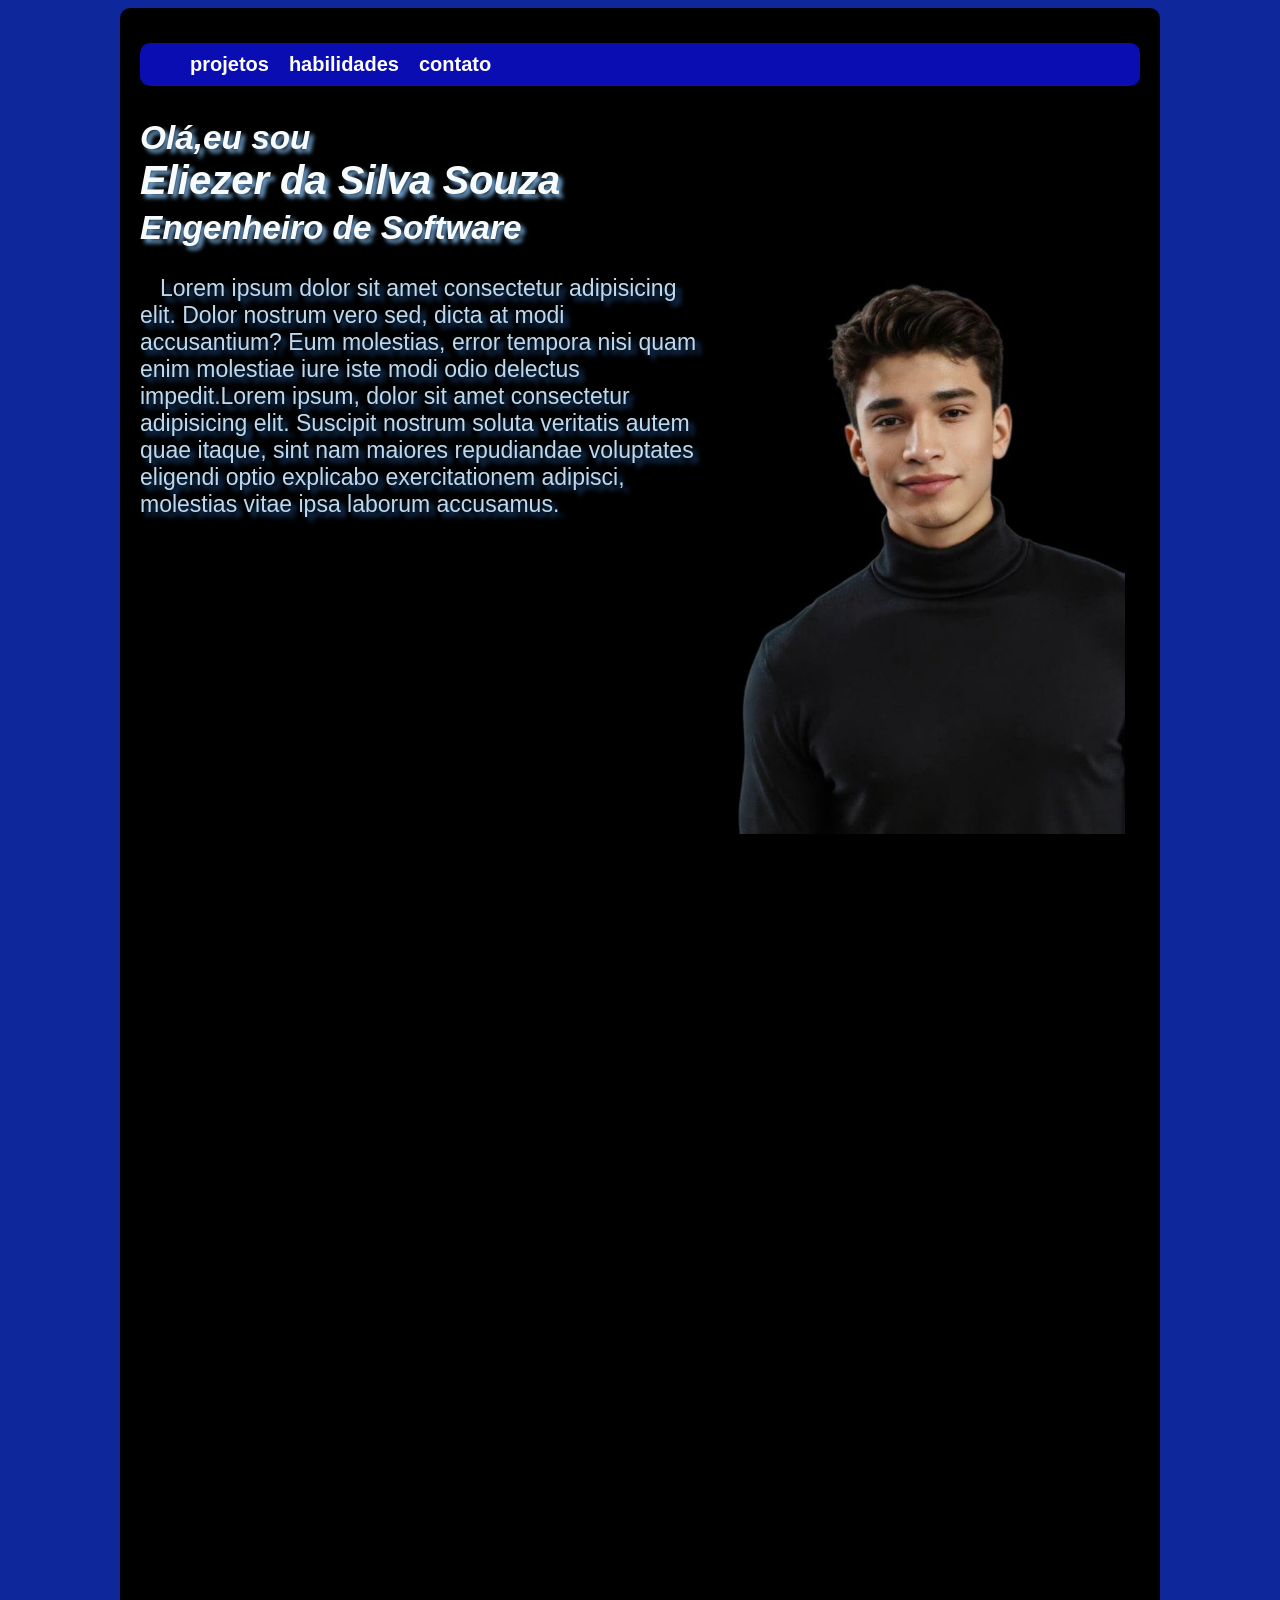
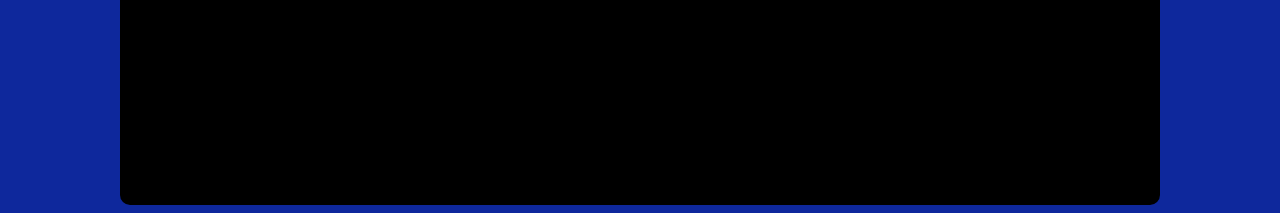
==== index.html @ 7263b3a8 "Add files via upload" ====
<!DOCTYPE html>
<html lang="pt=br">
<head>
    <meta charset="UTF-8">
    <meta name="viewport" content="width=device-width, initial-scale=1.0">
    <link rel="stylesheet" href="meu style.css">
    <title>Meu portifólio</title>
</head>
<body>
    <main>
    <div id="menu">
      <ul>
          <li><a href="pag003.html">projetos</a></li>

          <li><a href="pag002.html"    >habilidades</a></li>

         <li><a href="pag004.html">contato</a></li>
      </ul>
    </div>

    <h1 id="titulo"><small>Olá,eu sou </small><br>
    Eliezer da Silva Souza <br>
     <small>Engenheiro de Software</small></h1>
       
    <picture>
       <source media="(max-width:600px )" srcset="imagens/Imagem do WhatsApp media.jpg">
       <img src="imagens/Imagem do WhatsApp de 2025-12-04 à(s) 07.24.00_14a0da74.jpg" alt="imagem do WhatsApp.jpg">
     </picture>
    
     <p id="pag01">Lorem ipsum dolor sit amet consectetur adipisicing elit. Dolor nostrum vero sed, dicta at modi accusantium? Eum molestias, error tempora nisi quam enim molestiae iure iste modi odio delectus impedit.Lorem ipsum, dolor sit amet consectetur adipisicing elit. Suscipit nostrum soluta veritatis autem quae itaque, sint nam maiores repudiandae voluptates eligendi optio explicabo exercitationem adipisci, molestias vitae ipsa laborum accusamus.</p>

    </main>
</body>
</html>
---- meu style.css ----
@charset "UTF-8";

 

       
   body{ background-color:  rgb(14, 40, 156);}

   main{
      background-color:  black ;  
      font: normal 15px Arial, Verdana, Serif;
      padding:15px 20px 100% 20px;
      border-radius: 10px;

      min-width: 320px;
      max-width: 1000px;
      margin: auto;
   }

    div#menu ul {
        list-style: none;
        display:flex;
         
    }
    
   
    div#menu ul li a {
        display: flex;
        padding: 10px 10px 10px;
        color: white;
        text-decoration: none;
        transition: 0.3s;
        
    }

       div#menu ul li a:hover {
        background-color: rgb(79, 146, 201);
        border-radius: 10px;
        text-shadow: 4px 4px 2px rgba(0, 0, 0, 0.548);
    }

    div#menu {
        border-bottom-left-radius: 10px;
        border-bottom-right-radius: 10px;
        border-top-left-radius: 10px;
        border-top-right-radius: 10px;
        background-color: rgb(10, 13, 177);
        font-size: 20px;
        font-weight: bold;
        
    }


   h1#titulo{ 
        text-align:justify;
        font-size: 40px;
        font-family: Arial, Helvetica, sans-serif;
        text-shadow: 4px 4px 4px rgb(113, 163, 209);
        
   }

    h1{ text-align: justify;
        color: #f7fbfc;
        font-size: 50px;
        font-style:  oblique;
        text-shadow: 5px 5px 5px rgba(0, 0, 0, 0.678);
    }
    h2{
        color: white;
        background-image: linear-gradient(to right,black,rgba(65, 105, 214, 0.74)); text-align: left;
        border-radius: 10px;
        box-shadow: 5px 5px 5px rgb(23, 39, 128);
        font-size: 27px ;
    }

    img{
       width: 40%;
       padding: 0px 15px;
       float:right;
    }

    a{
        color: rgb(150, 174, 253);
        text-align: left;
        font-size: 20px;
        text-decoration: none;
        
    }

    p#pag01{
        background-color: black;
        font-size: 23px;
        text-align: justify;
        color: #bfd9eb;
        text-indent: 20px;
        text-align: left;
        padding: 25px px 25px 10px;
        text-shadow: 5px 5px 5px rgba(53, 130, 230, 0.575);

    }

     p{ background-color: black;
        font-size: 23px;
        text-align: justify;
        color: #f7fbfc;
    
    }
    
    ul#habilidades{
        color: white;
        font-size: 25px;
    }
    div#certificados{
        background-color: rgb(31, 31, 165);
        font-size: 20px;
        border-radius: 10px;
        width: 200px;
        text-indent: 40px;
    }
    div#certificados>a{
        display: none;
        background-color: rgb(71, 132, 245);
        color: black;
        border-radius: 5px;
    }
    div#certificados:hover>a{
        display: flex;
    }
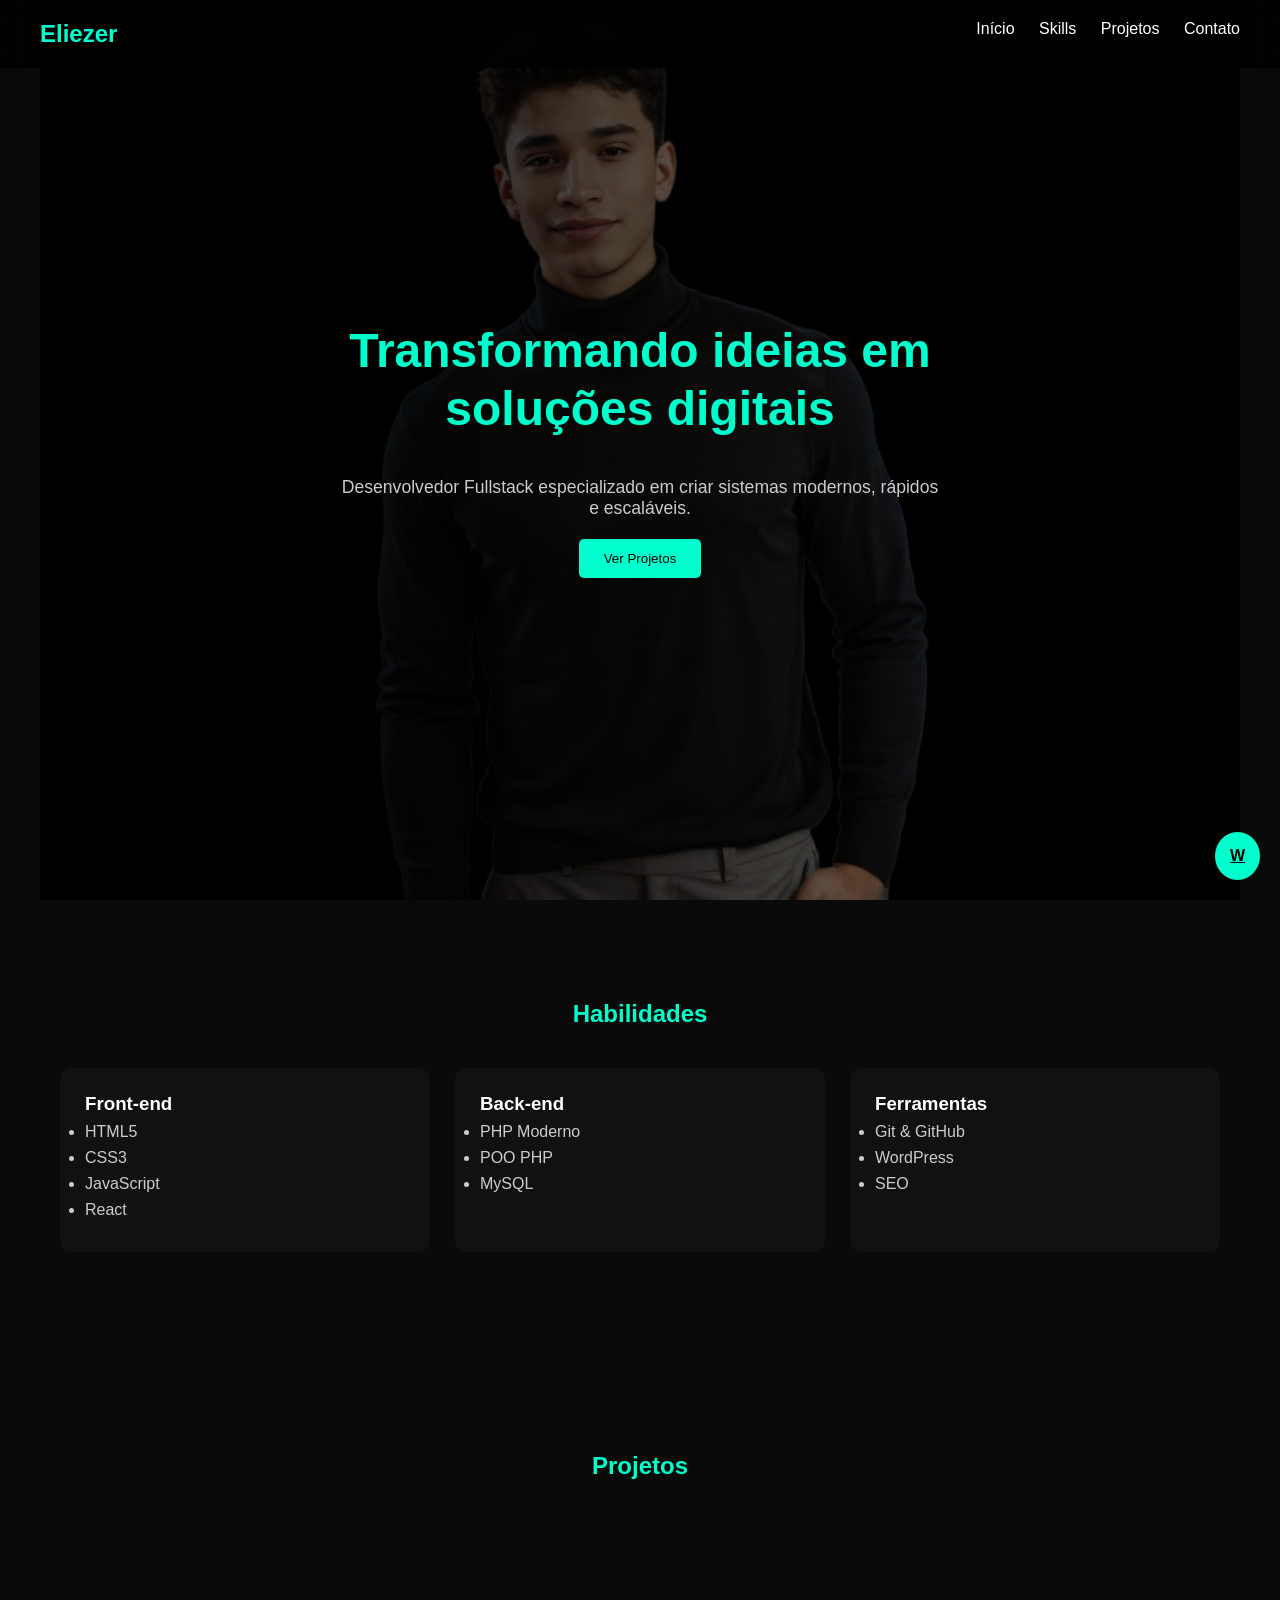
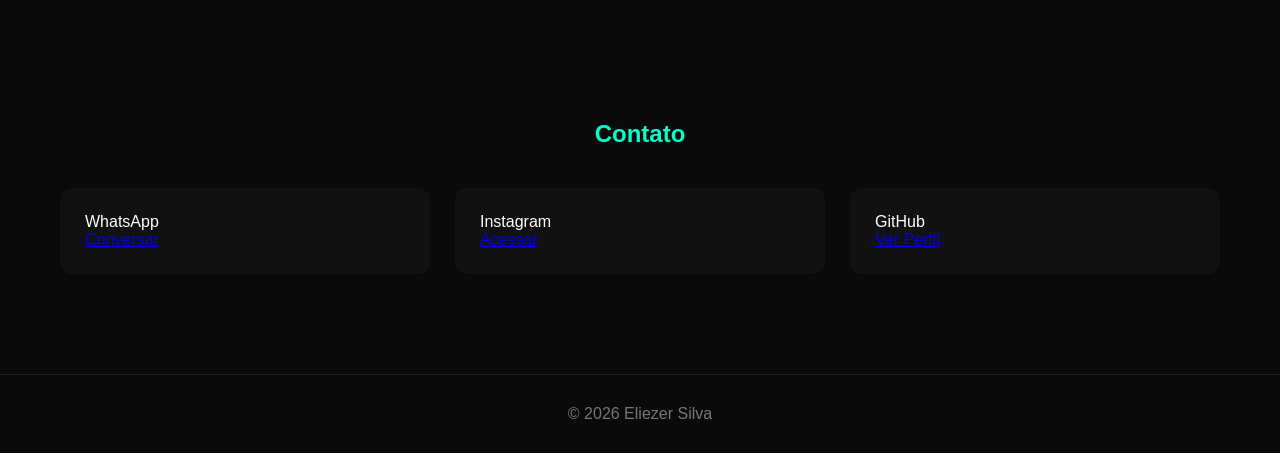
==== commit feb5f021: "site original" ====
--- a/index.html
+++ b/index.html
@@ -1,34 +1,252 @@
 <!DOCTYPE html>
-<html lang="pt=br">
+<html lang="pt-BR">
 <head>
-    <meta charset="UTF-8">
-    <meta name="viewport" content="width=device-width, initial-scale=1.0">
-    <link rel="stylesheet" href="meu style.css">
-    <title>Meu portifólio</title>
+<meta charset="UTF-8">
+<meta name="viewport" content="width=device-width, initial-scale=1.0">
+<title>Eliezer Silva | Fullstack Developer</title>
+
+<style>
+*{margin:0;padding:0;box-sizing:border-box;font-family:Arial}
+body{background:#0a0a0a;color:#fff;scroll-behavior:smooth}
+
+/* NAV */
+nav{
+ position:fixed;top:0;width:100%;
+ display:flex;justify-content:space-between;
+ padding:20px 40px;background:rgba(0,0,0,0.8);
+ backdrop-filter:blur(10px);z-index:1000
+}
+nav h1{color:#00ffcc}
+nav a{margin-left:20px;color:#fff;text-decoration:none}
+nav a:hover{color:#00ffcc}
+
+/* HERO */
+.hero{
+ height:100vh;display:flex;flex-direction:column;
+ justify-content:center;align-items:center;
+ text-align:center;padding:20px
+}
+.hero h2{font-size:3rem}
+.hero span{color:#00ffcc}
+.hero p{margin-top:15px;color:#aaa}
+
+/* FOTO PERFIL AVANÇADA */
+.profile-wrapper{
+ position:relative;
+ width:170px;
+ height:170px;
+ margin-bottom:20px;
+}
+
+.profile-wrapper::before{
+ content:"";
+ position:absolute;
+ inset:-5px;
+ border-radius:50%;
+ background:linear-gradient(45deg,#00ffcc,transparent,#00ffcc);
+ animation:rotate 4s linear infinite;
+ z-index:0;
+}
+
+.profile-wrapper img{
+ width:100%;
+ height:100%;
+ border-radius:50%;
+ object-fit:cover;
+ object-position:50% 30%; /* ajusta o rosto */
+ position:relative;
+ z-index:1;
+ border:3px solid #0a0a0a;
+ box-shadow:0 0 20px #00ffcc;
+ transition:0.4s;
+}
+
+.profile-wrapper img:hover{
+ transform:scale(1.08);
+ box-shadow:0 0 35px #00ffcc;
+}
+
+@keyframes rotate{
+ from{transform:rotate(0deg)}
+ to{transform:rotate(360deg)}
+}
+
+.btn{
+ margin-top:20px;padding:12px 25px;
+ background:#00ffcc;color:#000;border:none;
+ cursor:pointer;border-radius:5px
+}
+
+section{padding:100px 20px;max-width:1200px;margin:auto}
+h2{text-align:center;margin-bottom:40px;color:#00ffcc}
+
+.grid{
+ display:grid;
+ grid-template-columns:repeat(auto-fit,minmax(250px,1fr));
+ gap:25px
+}
+
+.card{
+ background:#111;padding:25px;border-radius:12px;
+ transition:.4s;opacity:0;transform:translateY(40px)
+}
+.card.show{opacity:1;transform:translateY(0)}
+.card:hover{transform:translateY(-10px);box-shadow:0 0 25px #00ffcc}
+
+.skills li{margin:8px 0;color:#ccc}
+
+/* FOOTER */
+footer{text-align:center;padding:30px;border-top:1px solid #222;color:#777}
+
+/* WHATS */
+.whatsapp{
+ position:fixed;bottom:20px;right:20px;
+ background:#00ffcc;color:#000;
+ padding:15px;border-radius:50%;font-weight:bold
+}
+
+
+@keyframes float{
+  0%{transform:translateY(0px)}
+  50%{transform:translateY(-15px)}
+  100%{transform:translateY(0px)}
+}
+
+</style>
 </head>
 <body>
-    <main>
-    <div id="menu">
-      <ul>
-          <li><a href="pag003.html">projetos</a></li>
-
-          <li><a href="pag002.html"    >habilidades</a></li>
-
-         <li><a href="pag004.html">contato</a></li>
+
+<nav>
+  <h1>Eliezer</h1>
+  <div>
+    <a href="#home">Início</a>
+    <a href="#skills">Skills</a>
+    <a href="#projects">Projetos</a>
+    <a href="#contact">Contato</a>
+  </div>
+</nav>
+
+<section class="hero" id="home" style="position:relative;min-height:100vh;display:flex;align-items:center;padding:40px;overflow:hidden;">
+
+  <!-- FUNDO COMPLETO SEM CORTE -->
+  <div style="position:absolute;inset:0;background:url('WhatsApp Image 2026-04-08 at 09.43.56.jpeg') no-repeat center center/contain;background-color:#000;z-index:0;background-attachment:fixed;"></div>
+
+  <!-- OVERLAY PARA CONTRASTE -->
+  <div style="position:absolute;inset:0;background:linear-gradient(90deg, rgba(0,0,0,0.8) 30%, rgba(0,0,0,0.2) 100%);z-index:0;"></div>
+
+  <!-- CONTEÚDO -->
+  <div style="position:relative;z-index:1;max-width:600px;">
+    <h2 style="font-size:3rem;line-height:1.2;">
+      Transformando ideias em <span>soluções digitais</span>
+    </h2>
+
+    <p style="margin-top:20px;color:#ccc;font-size:1.1rem;">
+      Desenvolvedor Fullstack especializado em criar sistemas modernos, rápidos e escaláveis.
+    </p>
+
+    <button class="btn" onclick="scrollToSection('projects')">Ver Projetos</button>
+  </div>
+
+  <!-- PARTICULAS -->
+  <canvas id="particles" style="position:absolute;inset:0;z-index:0;"></canvas>
+
+</section>
+
+<section id="skills">
+  <h2>Habilidades</h2>
+  <div class="grid">
+    <div class="card">
+      <h3>Front-end</h3>
+      <ul class="skills">
+        <li>HTML5</li>
+        <li>CSS3</li>
+        <li>JavaScript</li>
+        <li>React</li>
       </ul>
     </div>
 
-    <h1 id="titulo"><small>Olá,eu sou </small><br>
-    Eliezer da Silva Souza <br>
-     <small>Engenheiro de Software</small></h1>
-       
-    <picture>
-       <source media="(max-width:600px )" srcset="imagens/Imagem do WhatsApp media.jpg">
-       <img src="imagens/Imagem do WhatsApp de 2025-12-04 à(s) 07.24.00_14a0da74.jpg" alt="imagem do WhatsApp.jpg">
-     </picture>
-    
-     <p id="pag01">Lorem ipsum dolor sit amet consectetur adipisicing elit. Dolor nostrum vero sed, dicta at modi accusantium? Eum molestias, error tempora nisi quam enim molestiae iure iste modi odio delectus impedit.Lorem ipsum, dolor sit amet consectetur adipisicing elit. Suscipit nostrum soluta veritatis autem quae itaque, sint nam maiores repudiandae voluptates eligendi optio explicabo exercitationem adipisci, molestias vitae ipsa laborum accusamus.</p>
-
-    </main>
+    <div class="card">
+      <h3>Back-end</h3>
+      <ul class="skills">
+        <li>PHP Moderno</li>
+        <li>POO PHP</li>
+        <li>MySQL</li>
+      </ul>
+    </div>
+
+    <div class="card">
+      <h3>Ferramentas</h3>
+      <ul class="skills">
+        <li>Git & GitHub</li>
+        <li>WordPress</li>
+        <li>SEO</li>
+      </ul>
+    </div>
+  </div>
+</section>
+
+<section id="projects">
+  <h2>Projetos</h2>
+  <div class="grid" id="repos"></div>
+</section>
+
+<section id="contact">
+  <h2>Contato</h2>
+  <div class="grid">
+    <div class="card show">
+      <p>WhatsApp</p>
+      <a href="https://wa.me/5551997477650" target="_blank">Conversar</a>
+    </div>
+
+    <div class="card show">
+      <p>Instagram</p>
+      <a href="https://instagram.com/eliezer_silva5" target="_blank">Acessar</a>
+    </div>
+
+    <div class="card show">
+      <p>GitHub</p>
+      <a href="https://github.com/Eliezer151020" target="_blank">Ver Perfil</a>
+    </div>
+  </div>
+</section>
+
+<a class="whatsapp" href="https://wa.me/5551997477650" target="_blank">W</a>
+
+<footer>
+  <p>© 2026 Eliezer Silva</p>
+</footer>
+
+<script>
+
+function scrollToSection(id){
+ document.getElementById(id).scrollIntoView({behavior:'smooth'})
+}
+
+const cards = document.querySelectorAll('.card');
+window.addEventListener('scroll', () => {
+ cards.forEach(card => {
+   const top = card.getBoundingClientRect().top;
+   if(top < window.innerHeight - 50){
+     card.classList.add('show');
+   }
+ });
+});
+
+fetch('https://api.github.com/users/Eliezer151020/repos')
+.then(res => res.json())
+.then(data => {
+ const repos = document.getElementById('repos');
+ data.slice(0,6).forEach(repo => {
+   repos.innerHTML += `
+   <div class="card show">
+     <h3>${repo.name}</h3>
+     <p>${repo.description || 'Projeto profissional'}</p>
+     <a href="${repo.html_url}" target="_blank" style="color:#00ffcc">Ver projeto</a>
+   </div>`;
+ });
+});
+
+</script>
+
 </body>
-</html>+</html>
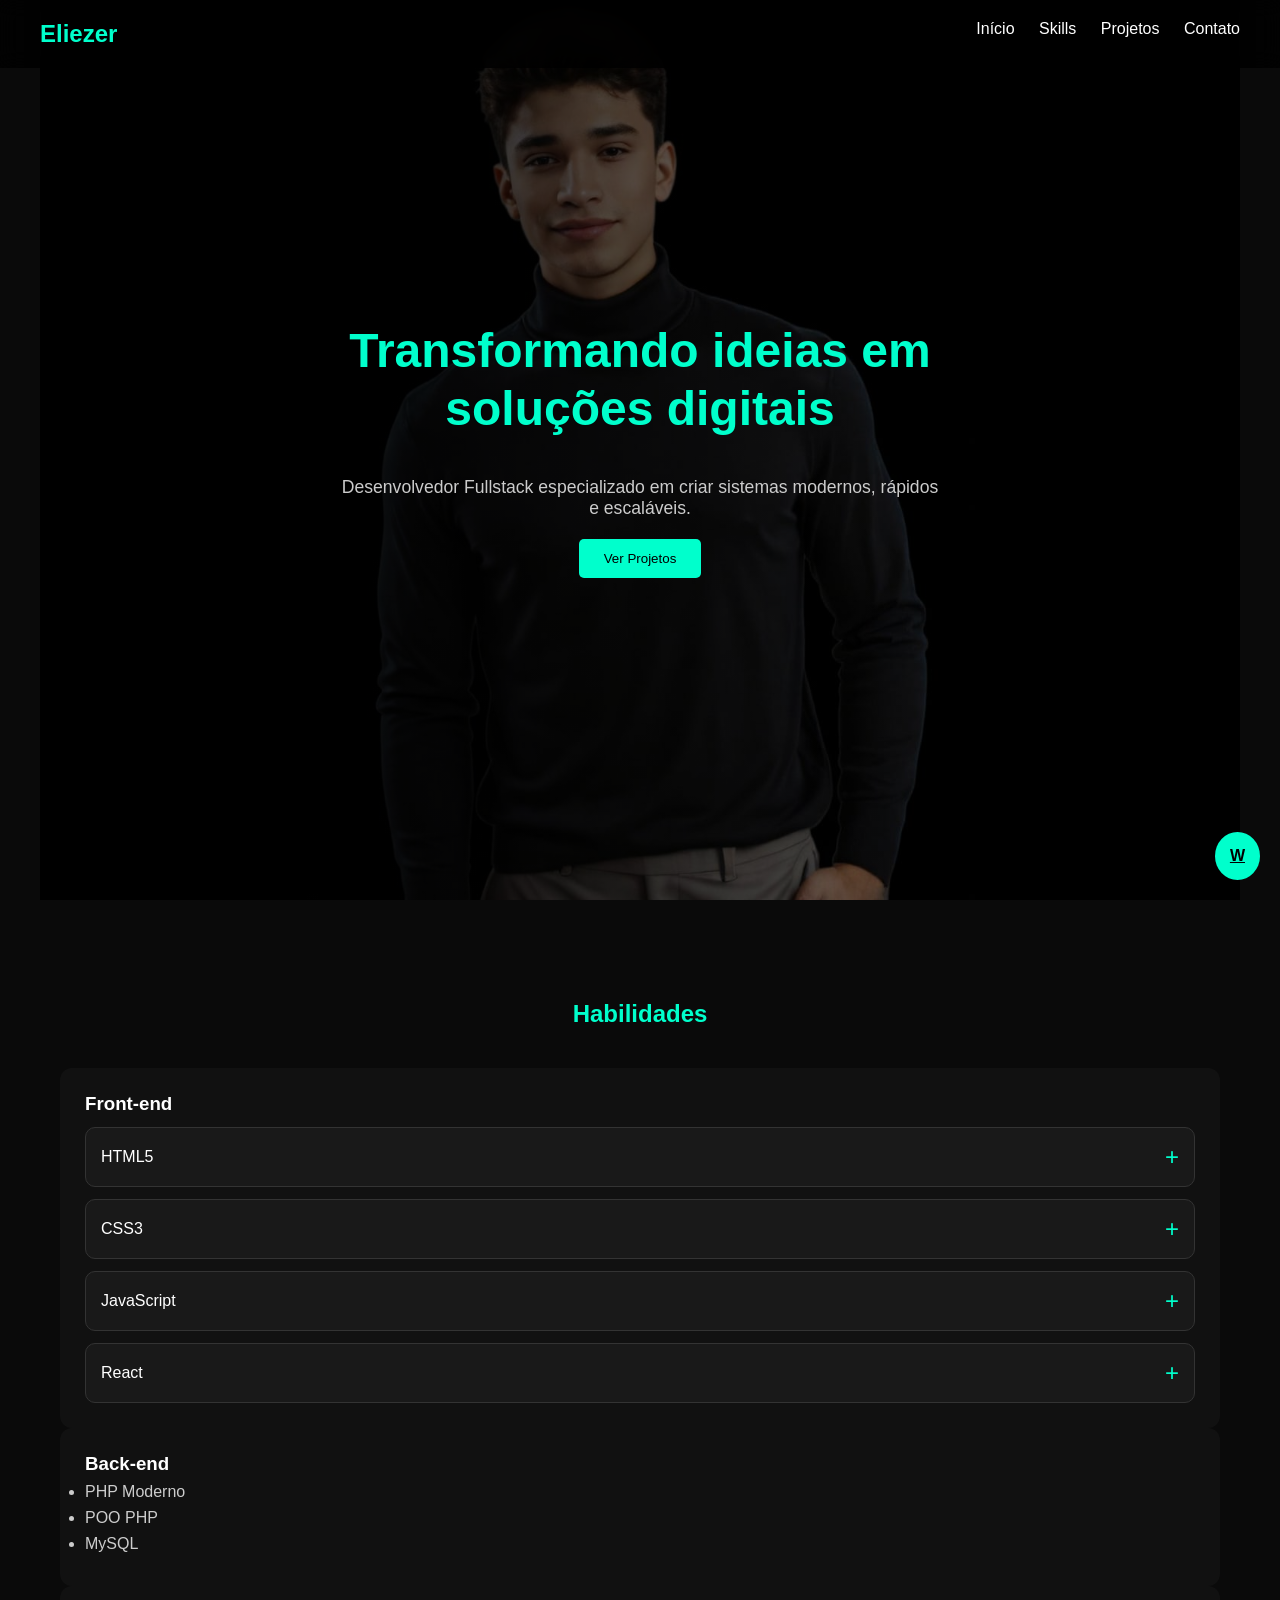
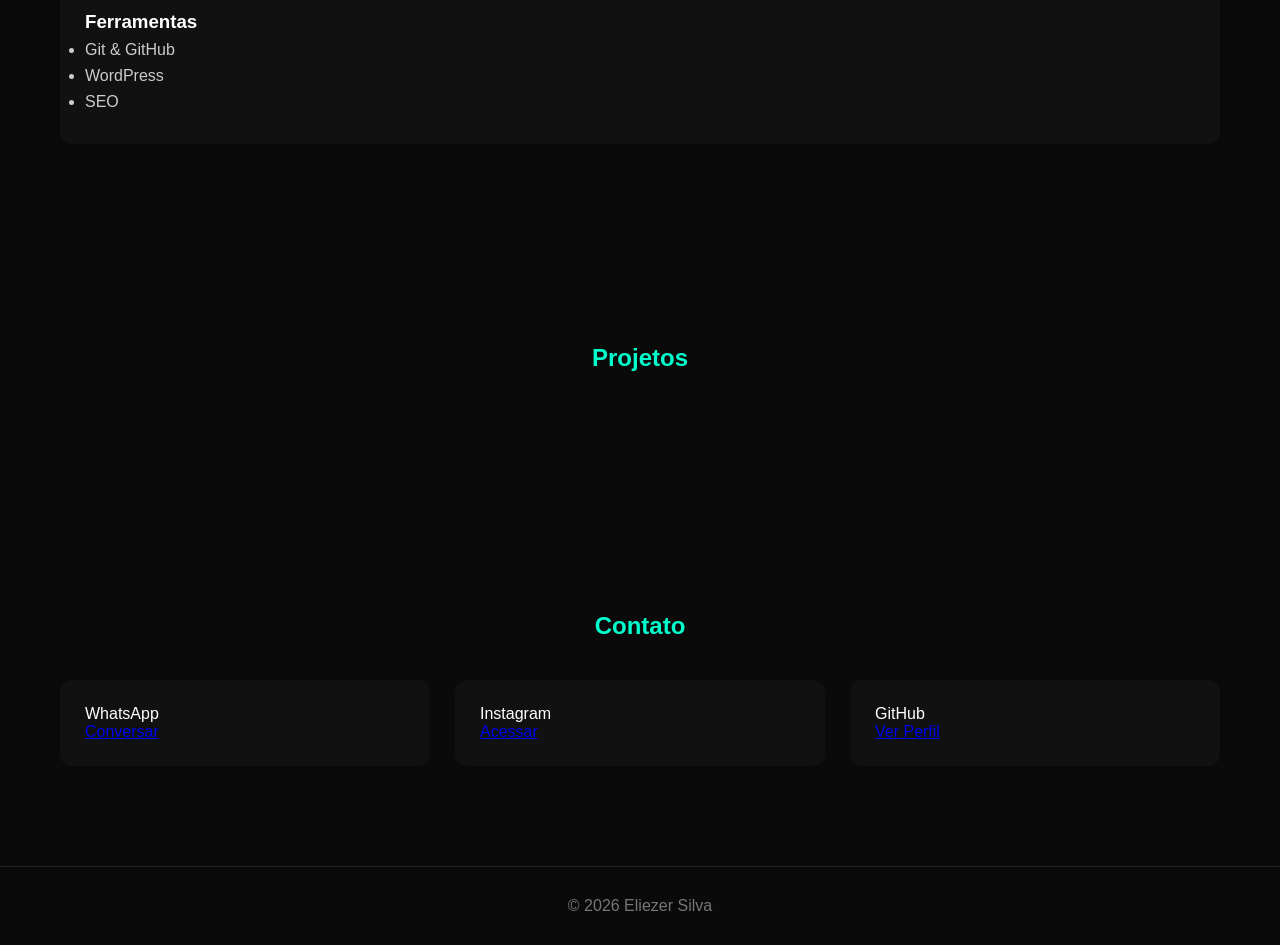
==== commit 0a72b4d1: "alteraçoes" ====
--- a/index.html
+++ b/index.html
@@ -4,115 +4,8 @@
 <meta charset="UTF-8">
 <meta name="viewport" content="width=device-width, initial-scale=1.0">
 <title>Eliezer Silva | Fullstack Developer</title>
-
-<style>
-*{margin:0;padding:0;box-sizing:border-box;font-family:Arial}
-body{background:#0a0a0a;color:#fff;scroll-behavior:smooth}
-
-/* NAV */
-nav{
- position:fixed;top:0;width:100%;
- display:flex;justify-content:space-between;
- padding:20px 40px;background:rgba(0,0,0,0.8);
- backdrop-filter:blur(10px);z-index:1000
-}
-nav h1{color:#00ffcc}
-nav a{margin-left:20px;color:#fff;text-decoration:none}
-nav a:hover{color:#00ffcc}
-
-/* HERO */
-.hero{
- height:100vh;display:flex;flex-direction:column;
- justify-content:center;align-items:center;
- text-align:center;padding:20px
-}
-.hero h2{font-size:3rem}
-.hero span{color:#00ffcc}
-.hero p{margin-top:15px;color:#aaa}
-
-/* FOTO PERFIL AVANÇADA */
-.profile-wrapper{
- position:relative;
- width:170px;
- height:170px;
- margin-bottom:20px;
-}
-
-.profile-wrapper::before{
- content:"";
- position:absolute;
- inset:-5px;
- border-radius:50%;
- background:linear-gradient(45deg,#00ffcc,transparent,#00ffcc);
- animation:rotate 4s linear infinite;
- z-index:0;
-}
-
-.profile-wrapper img{
- width:100%;
- height:100%;
- border-radius:50%;
- object-fit:cover;
- object-position:50% 30%; /* ajusta o rosto */
- position:relative;
- z-index:1;
- border:3px solid #0a0a0a;
- box-shadow:0 0 20px #00ffcc;
- transition:0.4s;
-}
-
-.profile-wrapper img:hover{
- transform:scale(1.08);
- box-shadow:0 0 35px #00ffcc;
-}
-
-@keyframes rotate{
- from{transform:rotate(0deg)}
- to{transform:rotate(360deg)}
-}
-
-.btn{
- margin-top:20px;padding:12px 25px;
- background:#00ffcc;color:#000;border:none;
- cursor:pointer;border-radius:5px
-}
-
-section{padding:100px 20px;max-width:1200px;margin:auto}
-h2{text-align:center;margin-bottom:40px;color:#00ffcc}
-
-.grid{
- display:grid;
- grid-template-columns:repeat(auto-fit,minmax(250px,1fr));
- gap:25px
-}
-
-.card{
- background:#111;padding:25px;border-radius:12px;
- transition:.4s;opacity:0;transform:translateY(40px)
-}
-.card.show{opacity:1;transform:translateY(0)}
-.card:hover{transform:translateY(-10px);box-shadow:0 0 25px #00ffcc}
-
-.skills li{margin:8px 0;color:#ccc}
-
-/* FOOTER */
-footer{text-align:center;padding:30px;border-top:1px solid #222;color:#777}
-
-/* WHATS */
-.whatsapp{
- position:fixed;bottom:20px;right:20px;
- background:#00ffcc;color:#000;
- padding:15px;border-radius:50%;font-weight:bold
-}
-
-
-@keyframes float{
-  0%{transform:translateY(0px)}
-  50%{transform:translateY(-15px)}
-  100%{transform:translateY(0px)}
-}
-
-</style>
+<link rel="stylesheet" href="meu style.css">
+<script src="script.js" defer></script>
 </head>
 <body>
 
@@ -155,14 +48,98 @@
 <section id="skills">
   <h2>Habilidades</h2>
   <div class="grid">
-    <div class="card">
-      <h3>Front-end</h3>
-      <ul class="skills">
-        <li>HTML5</li>
-        <li>CSS3</li>
-        <li>JavaScript</li>
-        <li>React</li>
-      </ul>
+      
+<div class="card">
+  <h3>Front-end</h3>
+
+  <div class="skill-item">
+    <button class="skill-toggle" type="button">
+      HTML5 <span>+</span>
+    </button>
+
+    <div class="skill-content">
+      <h4>Curso de HTML5</h4>
+      <p><strong>Instituição:</strong> Nome da instituição</p>
+
+      <p>
+        <strong>O que aprendi:</strong>
+        Estruturação de páginas, HTML semântico,
+        formulários, tabelas, links e imagens.
+      </p>
+
+      <a href="certificados/html5.pdf"
+         target="_blank" rel="noopener noreferrer">
+        Visualizar certificado
+      </a>
+    </div>
+  </div>
+
+  <div class="skill-item">
+    <button class="skill-toggle" type="button">
+      CSS3 <span>+</span>
+    </button>
+
+    <div class="skill-content">
+      <h4>Curso de CSS3</h4>
+      <p><strong>Instituição:</strong> Nome da instituição</p>
+
+      <p>
+        <strong>O que aprendi:</strong>
+        Flexbox, CSS Grid, responsividade,
+        animações, cores e layouts modernos.
+      </p>
+
+      <a href="certificados/css3.pdf"
+         target="_blank" rel="noopener noreferrer">
+        Visualizar certificado
+      </a>
+    </div>
+  </div>
+
+  <div class="skill-item">
+    <button class="skill-toggle" type="button">
+      JavaScript <span>+</span>
+    </button>
+
+    <div class="skill-content">
+      <h4>Curso de JavaScript</h4>
+      <p><strong>Instituição:</strong> Nome da instituição</p>
+
+      <p>
+        <strong>O que aprendi:</strong>
+        Variáveis, funções, eventos,
+        manipulação do DOM e Fetch API.
+      </p>
+
+      <a href="certificados/javascript.pdf"
+         target="_blank" rel="noopener noreferrer">
+        Visualizar certificado
+      </a>
+    </div>
+  </div>
+
+  <div class="skill-item">
+    <button class="skill-toggle" type="button">
+      React <span>+</span>
+    </button>
+
+    <div class="skill-content">
+      <h4>Curso de React</h4>
+      <p><strong>Instituição:</strong> Nome da instituição</p>
+
+      <p>
+        <strong>O que aprendi:</strong>
+        Componentes, propriedades, estados
+        e desenvolvimento de interfaces.
+      </p>
+
+      <a href="certificados/react.pdf"
+         target="_blank" rel="noopener noreferrer">
+        Visualizar certificado
+      </a>
+    </div>
+  </div>
+</div>
     </div>
 
     <div class="card">
@@ -216,37 +193,5 @@
   <p>© 2026 Eliezer Silva</p>
 </footer>
 
-<script>
-
-function scrollToSection(id){
- document.getElementById(id).scrollIntoView({behavior:'smooth'})
-}
-
-const cards = document.querySelectorAll('.card');
-window.addEventListener('scroll', () => {
- cards.forEach(card => {
-   const top = card.getBoundingClientRect().top;
-   if(top < window.innerHeight - 50){
-     card.classList.add('show');
-   }
- });
-});
-
-fetch('https://api.github.com/users/Eliezer151020/repos')
-.then(res => res.json())
-.then(data => {
- const repos = document.getElementById('repos');
- data.slice(0,6).forEach(repo => {
-   repos.innerHTML += `
-   <div class="card show">
-     <h3>${repo.name}</h3>
-     <p>${repo.description || 'Projeto profissional'}</p>
-     <a href="${repo.html_url}" target="_blank" style="color:#00ffcc">Ver projeto</a>
-   </div>`;
- });
-});
-
-</script>
-
 </body>
 </html>
--- a/meu style.css
+++ b/meu style.css
@@ -0,0 +1,169 @@
+*{margin:0;padding:0;box-sizing:border-box;font-family:Arial}
+body{background:#0a0a0a;color:#fff;scroll-behavior:smooth}
+
+/* NAV */
+nav{
+ position:fixed;top:0;width:100%;
+ display:flex;justify-content:space-between;
+ padding:20px 40px;background:rgba(0,0,0,0.8);
+ backdrop-filter:blur(10px);z-index:1000
+}
+nav h1{color:#00ffcc}
+nav a{margin-left:20px;color:#fff;text-decoration:none}
+nav a:hover{color:#00ffcc}
+
+/* HERO */
+.hero{
+ height:100vh;display:flex;flex-direction:column;
+ justify-content:center;align-items:center;
+ text-align:center;padding:20px
+}
+.hero h2{font-size:3rem}
+.hero span{color:#00ffcc}
+.hero p{margin-top:15px;color:#aaa}
+
+/* FOTO PERFIL AVANÇADA */
+.profile-wrapper{
+ position:relative;
+ width:170px;
+ height:170px;
+ margin-bottom:20px;
+}
+
+.profile-wrapper::before{
+ content:"";
+ position:absolute;
+ inset:-5px;
+ border-radius:50%;
+ background:linear-gradient(45deg,#00ffcc,transparent,#00ffcc);
+ animation:rotate 4s linear infinite;
+ z-index:0;
+}
+
+.profile-wrapper img{
+ width:100%;
+ height:100%;
+ border-radius:50%;
+ object-fit:cover;
+ object-position:50% 30%; /* ajusta o rosto */
+ position:relative;
+ z-index:1;
+ border:3px solid #0a0a0a;
+ box-shadow:0 0 20px #00ffcc;
+ transition:0.4s;
+}
+
+.profile-wrapper img:hover{
+ transform:scale(1.08);
+ box-shadow:0 0 35px #00ffcc;
+}
+
+@keyframes rotate{
+ from{transform:rotate(0deg)}
+ to{transform:rotate(360deg)}
+}
+
+.btn{
+ margin-top:20px;padding:12px 25px;
+ background:#00ffcc;color:#000;border:none;
+ cursor:pointer;border-radius:5px
+}
+
+section{padding:100px 20px;max-width:1200px;margin:auto}
+h2{text-align:center;margin-bottom:40px;color:#00ffcc}
+
+.grid{
+ display:grid;
+ grid-template-columns:repeat(auto-fit,minmax(250px,1fr));
+ gap:25px
+}
+
+.card{
+ background:#111;padding:25px;border-radius:12px;
+ transition:.4s;opacity:0;transform:translateY(40px)
+}
+.card.show{opacity:1;transform:translateY(0)}
+.card:hover{transform:translateY(-10px);box-shadow:0 0 25px #00ffcc}
+
+.skills li{margin:8px 0;color:#ccc}
+
+/* FOOTER */
+footer{text-align:center;padding:30px;border-top:1px solid #222;color:#777}
+
+/* WHATS */
+.whatsapp{
+ position:fixed;bottom:20px;right:20px;
+ background:#00ffcc;color:#000;
+ padding:15px;border-radius:50%;font-weight:bold
+}
+
+
+@keyframes float{
+  0%{transform:translateY(0px)}
+  50%{transform:translateY(-15px)}
+  100%{transform:translateY(0px)}
+}
+
+/* HABILIDADES EXPANSÍVEIS */
+
+.skill-item {
+  background: #191919;
+  border: 1px solid #333;
+  border-radius: 10px;
+  margin-top: 12px;
+  overflow: hidden;
+}
+
+.skill-item.active {
+  border-color: #00ffcc;
+}
+
+.skill-toggle {
+  width: 100%;
+  padding: 15px;
+  background: transparent;
+  color: white;
+  border: none;
+  display: flex;
+  justify-content: space-between;
+  align-items: center;
+  cursor: pointer;
+  font-size: 16px;
+}
+
+.skill-toggle span {
+  color: #00ffcc;
+  font-size: 24px;
+}
+
+/* ESCONDE AS INFORMAÇÕES */
+.skill-content {
+  display: none;
+  padding: 15px;
+}
+
+/* MOSTRA SOMENTE AO CLICAR */
+.skill-item.active .skill-content {
+  display: block;
+}
+
+.skill-content h4 {
+  color: #00ffcc;
+  margin-bottom: 10px;
+}
+
+.skill-content p {
+  color: #ccc;
+  margin-bottom: 12px;
+  line-height: 1.6;
+}
+
+.skill-content a {
+  display: inline-block;
+  background: #00ffcc;
+  color: #000;
+  padding: 10px 15px;
+  border-radius: 6px;
+  text-decoration: none;
+  font-weight: bold;
+}
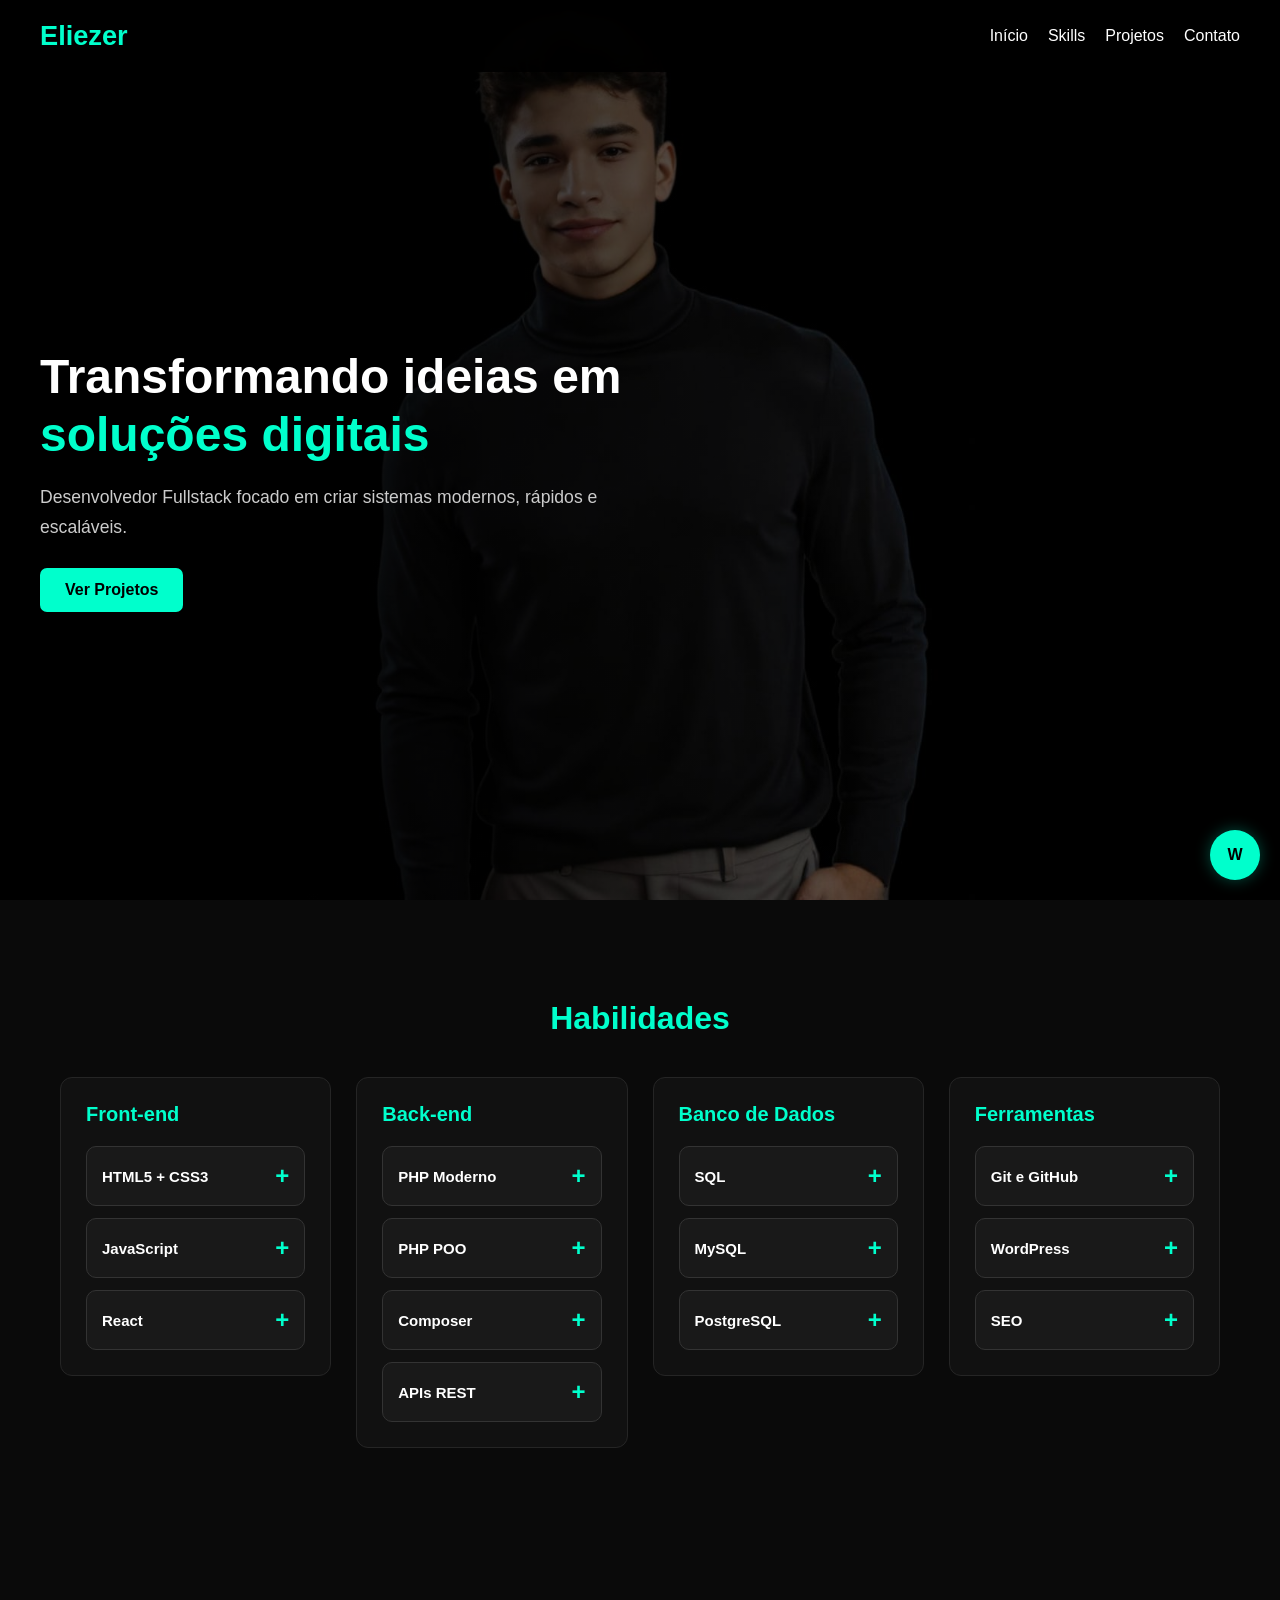
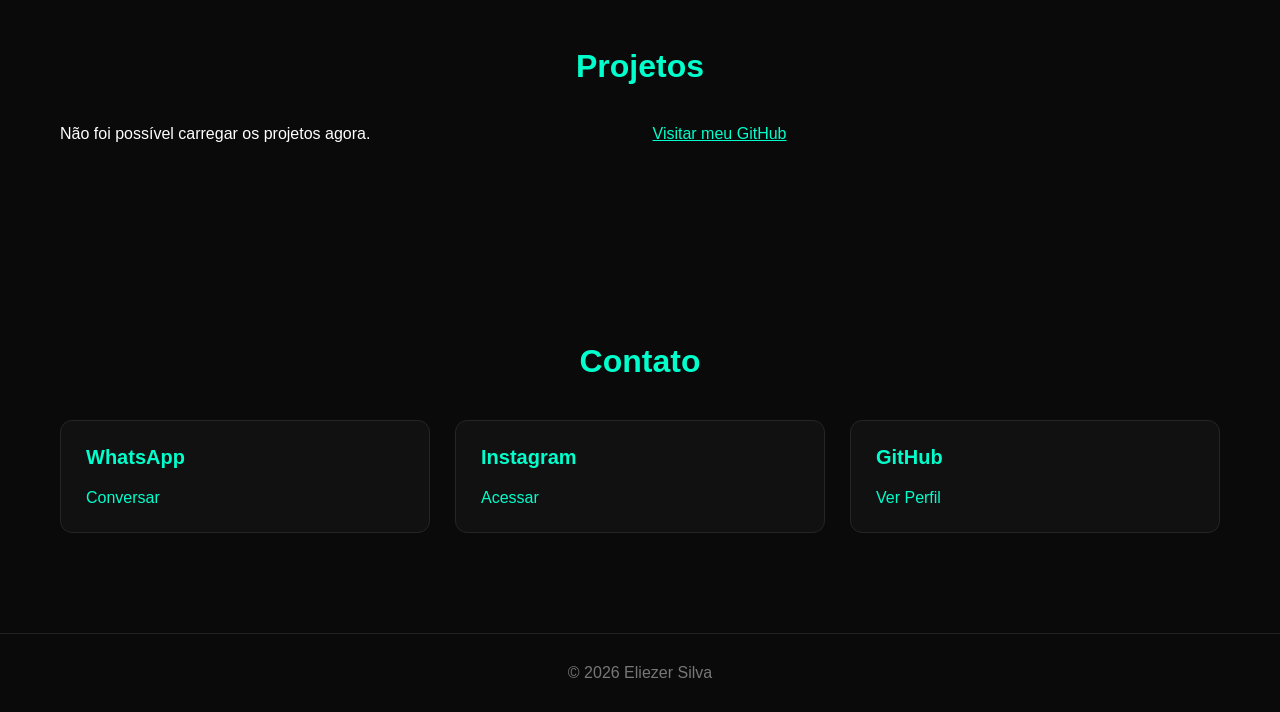
==== commit 8570d25d: "quase la" ====
--- a/index.html
+++ b/index.html
@@ -1,17 +1,24 @@
+
 <!DOCTYPE html>
 <html lang="pt-BR">
 <head>
-<meta charset="UTF-8">
-<meta name="viewport" content="width=device-width, initial-scale=1.0">
-<title>Eliezer Silva | Fullstack Developer</title>
-<link rel="stylesheet" href="meu style.css">
-<script src="script.js" defer></script>
+  <meta charset="UTF-8">
+  <meta name="viewport"
+        content="width=device-width, initial-scale=1.0">
+
+  <title>Eliezer Silva | Fullstack Developer</title>
+
+  <link rel="stylesheet" href="meu style.css">
+  <script src="script.js" defer></script>
 </head>
+
 <body>
 
+<!-- NAVEGAÇÃO -->
 <nav>
   <h1>Eliezer</h1>
-  <div>
+
+  <div class="nav-links">
     <a href="#home">Início</a>
     <a href="#skills">Skills</a>
     <a href="#projects">Projetos</a>
@@ -19,176 +26,724 @@
   </div>
 </nav>
 
-<section class="hero" id="home" style="position:relative;min-height:100vh;display:flex;align-items:center;padding:40px;overflow:hidden;">
-
-  <!-- FUNDO COMPLETO SEM CORTE -->
-  <div style="position:absolute;inset:0;background:url('WhatsApp Image 2026-04-08 at 09.43.56.jpeg') no-repeat center center/contain;background-color:#000;z-index:0;background-attachment:fixed;"></div>
-
-  <!-- OVERLAY PARA CONTRASTE -->
-  <div style="position:absolute;inset:0;background:linear-gradient(90deg, rgba(0,0,0,0.8) 30%, rgba(0,0,0,0.2) 100%);z-index:0;"></div>
-
-  <!-- CONTEÚDO -->
-  <div style="position:relative;z-index:1;max-width:600px;">
-    <h2 style="font-size:3rem;line-height:1.2;">
-      Transformando ideias em <span>soluções digitais</span>
+<!-- PÁGINA INICIAL -->
+<section class="hero" id="home">
+
+  <div class="hero-background"></div>
+  <div class="hero-overlay"></div>
+
+  <div class="hero-content">
+    <h2>
+      Transformando ideias em
+      <span>soluções digitais</span>
     </h2>
 
-    <p style="margin-top:20px;color:#ccc;font-size:1.1rem;">
-      Desenvolvedor Fullstack especializado em criar sistemas modernos, rápidos e escaláveis.
+    <p>
+      Desenvolvedor Fullstack focado em criar
+      sistemas modernos, rápidos e escaláveis.
     </p>
 
-    <button class="btn" onclick="scrollToSection('projects')">Ver Projetos</button>
+    <a class="btn" href="#projects">
+      Ver Projetos
+    </a>
   </div>
 
-  <!-- PARTICULAS -->
-  <canvas id="particles" style="position:absolute;inset:0;z-index:0;"></canvas>
-
 </section>
 
+<!-- HABILIDADES -->
 <section id="skills">
+
   <h2>Habilidades</h2>
+
   <div class="grid">
-      
-<div class="card">
-  <h3>Front-end</h3>
-
-  <div class="skill-item">
-    <button class="skill-toggle" type="button">
-      HTML5 <span>+</span>
-    </button>
-
-    <div class="skill-content">
-      <h4>Curso de HTML5</h4>
-      <p><strong>Instituição:</strong> Nome da instituição</p>
-
-      <p>
-        <strong>O que aprendi:</strong>
-        Estruturação de páginas, HTML semântico,
-        formulários, tabelas, links e imagens.
-      </p>
-
-      <a href="certificados/html5.pdf"
-         target="_blank" rel="noopener noreferrer">
-        Visualizar certificado
+
+    <!-- =========================== -->
+    <!-- FRONT-END -->
+    <!-- =========================== -->
+
+    <div class="card">
+      <h3>Front-end</h3>
+
+      <!-- HTML E CSS JUNTOS -->
+      <div class="skill-item">
+
+        <button class="skill-toggle" type="button">
+          HTML5 + CSS3 <span>+</span>
+        </button>
+
+        <div class="skill-content">
+
+          <h4>Curso de HTML5 e CSS3</h4>
+
+          <p>
+            <strong>Instituição:</strong>
+            Curso em Vídeo
+          </p>
+
+          <p>
+            <strong>O que aprendi:</strong>
+            Estruturação de páginas HTML,
+            HTML semântico, formulários,
+            tabelas, links, imagens, estilização
+            com CSS, Flexbox e layouts responsivos.
+          </p>
+
+          <!-- CERTIFICADO HTML + CSS -->
+          <div class="certificate-area">
+
+            <div class="certificate-preview">
+              <span class="preview-fallback">PDF</span>
+              <img
+                src="imagens/certificado-html-css.png"
+                alt="Miniatura do certificado HTML e CSS"
+                loading="lazy">
+            </div>
+
+            <a href="PDF/certificado-html5.pdf"
+               target="_blank"
+               rel="noopener noreferrer"
+               class="certificate-link">
+              Visualizar PDF
+            </a>
+
+          </div>
+
+        </div>
+      </div>
+
+      <!-- JAVASCRIPT -->
+      <div class="skill-item">
+
+        <button class="skill-toggle" type="button">
+          JavaScript <span>+</span>
+        </button>
+
+        <div class="skill-content">
+
+          <h4>Curso de JavaScript</h4>
+
+          <p>
+            <strong>Instituição:</strong>
+            Adicionar instituição
+          </p>
+
+          <p>
+            <strong>O que aprendi:</strong>
+            Variáveis, funções, estruturas
+            condicionais, laços, eventos,
+            manipulação do DOM, JSON e Fetch API.
+          </p>
+
+          <div class="certificate-area">
+
+            <div class="certificate-preview">
+              <span class="preview-fallback">PDF</span>
+              <img
+                src="imagens/certificado-javascript.png"
+                alt="Miniatura do certificado JavaScript"
+                loading="lazy">
+            </div>
+
+            <a href="PDF/certificado-javascript.pdf"
+               target="_blank"
+               rel="noopener noreferrer"
+               class="certificate-link">
+              Visualizar PDF
+            </a>
+
+          </div>
+
+        </div>
+      </div>
+
+      <!-- REACT -->
+      <div class="skill-item">
+
+        <button class="skill-toggle" type="button">
+          React <span>+</span>
+        </button>
+
+        <div class="skill-content">
+
+          <h4>Curso de React</h4>
+
+          <p>
+            <strong>Instituição:</strong>
+            Adicionar instituição
+          </p>
+
+          <p>
+            <strong>O que aprendi:</strong>
+            Componentes, propriedades,
+            estados, hooks e construção
+            de interfaces interativas.
+          </p>
+
+          <div class="certificate-area">
+
+            <div class="certificate-preview">
+              <span class="preview-fallback">PDF</span>
+              <img
+                src="imagens/certificado-react.png"
+                alt="Miniatura do certificado React"
+                loading="lazy">
+            </div>
+
+            <a href="PDF/certificado-react.pdf"
+               target="_blank"
+               rel="noopener noreferrer"
+               class="certificate-link">
+              Visualizar PDF
+            </a>
+
+          </div>
+
+        </div>
+      </div>
+
+    </div>
+
+    <!-- =========================== -->
+    <!-- BACK-END -->
+    <!-- =========================== -->
+
+    <div class="card">
+      <h3>Back-end</h3>
+
+      <!-- PHP MODERNO -->
+      <div class="skill-item">
+
+        <button class="skill-toggle" type="button">
+          PHP Moderno <span>+</span>
+        </button>
+
+        <div class="skill-content">
+
+          <h4>Curso de PHP</h4>
+
+          <p>
+            <strong>Instituição:</strong>
+            Adicionar instituição
+          </p>
+
+          <p>
+            <strong>O que aprendi:</strong>
+            Variáveis, funções, formulários,
+            sessões, validação de dados
+            e desenvolvimento de aplicações PHP.
+          </p>
+
+          <div class="certificate-area">
+
+            <div class="certificate-preview">
+              <span class="preview-fallback">PDF</span>
+              <img
+                src="imagens/certificado-php.png"
+                alt="Miniatura do certificado PHP"
+                loading="lazy">
+            </div>
+
+            <a href="PDF/certificado-php.pdf"
+               target="_blank"
+               rel="noopener noreferrer"
+               class="certificate-link">
+              Visualizar PDF
+            </a>
+
+          </div>
+
+        </div>
+      </div>
+
+      <!-- PHP POO -->
+      <div class="skill-item">
+
+        <button class="skill-toggle" type="button">
+          PHP POO <span>+</span>
+        </button>
+
+        <div class="skill-content">
+
+          <h4>Programação Orientada a Objetos</h4>
+
+          <p>
+            <strong>Instituição:</strong>
+            Adicionar instituição
+          </p>
+
+          <p>
+            <strong>O que aprendi:</strong>
+            Classes, objetos, encapsulamento,
+            herança, polimorfismo, interfaces
+            e organização de códigos PHP.
+          </p>
+
+          <div class="certificate-area">
+
+            <div class="certificate-preview">
+              <span class="preview-fallback">PDF</span>
+              <img
+                src="imagens/certificado-php-poo.png"
+                alt="Miniatura do certificado PHP POO"
+                loading="lazy">
+            </div>
+
+            <a href="PDF/certificado-php-poo.pdf"
+               target="_blank"
+               rel="noopener noreferrer"
+               class="certificate-link">
+              Visualizar PDF
+            </a>
+
+          </div>
+
+        </div>
+      </div>
+
+      <!-- COMPOSER -->
+      <div class="skill-item">
+
+        <button class="skill-toggle" type="button">
+          Composer <span>+</span>
+        </button>
+
+        <div class="skill-content">
+
+          <h4>Gerenciamento de Dependências PHP</h4>
+
+          <p>
+            <strong>Instituição:</strong>
+            Adicionar instituição
+          </p>
+
+          <p>
+            <strong>O que aprendi:</strong>
+            Instalação de pacotes, gerenciamento
+            de dependências, Composer e autoload
+            de classes com PSR-4.
+          </p>
+
+          <div class="certificate-area">
+
+            <div class="certificate-preview">
+              <span class="preview-fallback">PDF</span>
+              <img
+                src="imagens/certificado-composer.png"
+                alt="Miniatura do certificado Composer"
+                loading="lazy">
+            </div>
+
+            <a href="PDF/certificado-composer.pdf"
+               target="_blank"
+               rel="noopener noreferrer"
+               class="certificate-link">
+              Visualizar PDF
+            </a>
+
+          </div>
+
+        </div>
+      </div>
+
+      <!-- API REST -->
+      <div class="skill-item">
+
+        <button class="skill-toggle" type="button">
+          APIs REST <span>+</span>
+        </button>
+
+        <div class="skill-content">
+
+          <h4>Desenvolvimento de APIs REST</h4>
+
+          <p>
+            <strong>Instituição:</strong>
+            Adicionar instituição
+          </p>
+
+          <p>
+            <strong>O que aprendi:</strong>
+            Requisições HTTP, métodos GET,
+            POST, PUT e DELETE, JSON,
+            rotas, respostas e integração
+            entre front-end e back-end.
+          </p>
+
+          <div class="certificate-area">
+
+            <div class="certificate-preview">
+              <span class="preview-fallback">PDF</span>
+              <img
+                src="imagens/certificado-api.png"
+                alt="Miniatura do certificado APIs REST"
+                loading="lazy">
+            </div>
+
+            <a href="PDF/certificado-api.pdf"
+               target="_blank"
+               rel="noopener noreferrer"
+               class="certificate-link">
+              Visualizar PDF
+            </a>
+
+          </div>
+
+        </div>
+      </div>
+
+    </div>
+
+    <!-- =========================== -->
+    <!-- BANCO DE DADOS -->
+    <!-- =========================== -->
+
+    <div class="card">
+      <h3>Banco de Dados</h3>
+
+      <!-- SQL -->
+      <div class="skill-item">
+
+        <button class="skill-toggle" type="button">
+          SQL <span>+</span>
+        </button>
+
+        <div class="skill-content">
+
+          <h4>Curso de SQL</h4>
+
+          <p>
+            <strong>Instituição:</strong>
+            Adicionar instituição
+          </p>
+
+          <p>
+            <strong>O que aprendi:</strong>
+            Consultas SELECT, INSERT, UPDATE,
+            DELETE, filtros, ordenação,
+            agrupamentos, JOINs e relacionamentos.
+          </p>
+
+          <div class="certificate-area">
+
+            <div class="certificate-preview">
+              <span class="preview-fallback">PDF</span>
+              <img
+                src="imagens/certificado-sql.png"
+                alt="Miniatura do certificado SQL"
+                loading="lazy">
+            </div>
+
+            <a href="PDF/certificado-sql.pdf"
+               target="_blank"
+               rel="noopener noreferrer"
+               class="certificate-link">
+              Visualizar PDF
+            </a>
+
+          </div>
+
+        </div>
+      </div>
+
+      <!-- MYSQL -->
+      <div class="skill-item">
+
+        <button class="skill-toggle" type="button">
+          MySQL <span>+</span>
+        </button>
+
+        <div class="skill-content">
+
+          <h4>Curso de MySQL</h4>
+
+          <p>
+            <strong>Instituição:</strong>
+            Adicionar instituição
+          </p>
+
+          <p>
+            <strong>O que aprendi:</strong>
+            Criação de bancos, tabelas,
+            chaves primárias e estrangeiras,
+            consultas, relacionamentos
+            e integração com PHP.
+          </p>
+
+          <div class="certificate-area">
+
+            <div class="certificate-preview">
+              <span class="preview-fallback">PDF</span>
+              <img
+                src="imagens/certificado-mysql.png"
+                alt="Miniatura do certificado MySQL"
+                loading="lazy">
+            </div>
+
+            <a href="PDF/certificado-mysql.pdf"
+               target="_blank"
+               rel="noopener noreferrer"
+               class="certificate-link">
+              Visualizar PDF
+            </a>
+
+          </div>
+
+        </div>
+      </div>
+
+      <!-- POSTGRESQL -->
+      <div class="skill-item">
+
+        <button class="skill-toggle" type="button">
+          PostgreSQL <span>+</span>
+        </button>
+
+        <div class="skill-content">
+
+          <h4>Curso de PostgreSQL</h4>
+
+          <p>
+            <strong>Instituição:</strong>
+            Adicionar instituição
+          </p>
+
+          <p>
+            <strong>O que aprendi:</strong>
+            Consultas SQL, tipos de dados,
+            relacionamentos, índices,
+            transações e administração básica.
+          </p>
+
+          <div class="certificate-area">
+
+            <div class="certificate-preview">
+              <span class="preview-fallback">PDF</span>
+              <img
+                src="imagens/certificado-postgresql.png"
+                alt="Miniatura do certificado PostgreSQL"
+                loading="lazy">
+            </div>
+
+            <a href="PDF/certificado-postgresql.pdf"
+               target="_blank"
+               rel="noopener noreferrer"
+               class="certificate-link">
+              Visualizar PDF
+            </a>
+
+          </div>
+
+        </div>
+      </div>
+
+    </div>
+
+    <!-- =========================== -->
+    <!-- FERRAMENTAS -->
+    <!-- =========================== -->
+
+    <div class="card">
+      <h3>Ferramentas</h3>
+
+      <!-- GIT E GITHUB -->
+      <div class="skill-item">
+
+        <button class="skill-toggle" type="button">
+          Git e GitHub <span>+</span>
+        </button>
+
+        <div class="skill-content">
+
+          <h4>Versionamento com Git e GitHub</h4>
+
+          <p>
+            <strong>Instituição:</strong>
+            Adicionar instituição
+          </p>
+
+          <p>
+            <strong>O que aprendi:</strong>
+            Controle de versões, commits,
+            branches, push, pull, repositórios
+            remotos e colaboração em projetos.
+          </p>
+
+          <div class="certificate-area">
+
+            <div class="certificate-preview">
+              <span class="preview-fallback">PDF</span>
+              <img
+                src="imagens/certificado-git.png"
+                alt="Miniatura do certificado Git e GitHub"
+                loading="lazy">
+            </div>
+
+            <a href="PDF/certificado-git.pdf"
+               target="_blank"
+               rel="noopener noreferrer"
+               class="certificate-link">
+              Visualizar PDF
+            </a>
+
+          </div>
+
+        </div>
+      </div>
+
+      <!-- WORDPRESS -->
+      <div class="skill-item">
+
+        <button class="skill-toggle" type="button">
+          WordPress <span>+</span>
+        </button>
+
+        <div class="skill-content">
+
+          <h4>Desenvolvimento com WordPress</h4>
+
+          <p>
+            <strong>Instituição:</strong>
+            Adicionar instituição
+          </p>
+
+          <p>
+            <strong>O que aprendi:</strong>
+            Instalação e configuração,
+            criação de páginas, temas,
+            plugins e gerenciamento de conteúdo.
+          </p>
+
+          <div class="certificate-area">
+
+            <div class="certificate-preview">
+              <span class="preview-fallback">PDF</span>
+              <img
+                src="imagens/certificado-wordpress.png"
+                alt="Miniatura do certificado WordPress"
+                loading="lazy">
+            </div>
+
+            <a href="PDF/certificado-wordpress.pdf"
+               target="_blank"
+               rel="noopener noreferrer"
+               class="certificate-link">
+              Visualizar PDF
+            </a>
+
+          </div>
+
+        </div>
+      </div>
+
+      <!-- SEO -->
+      <div class="skill-item">
+
+        <button class="skill-toggle" type="button">
+          SEO <span>+</span>
+        </button>
+
+        <div class="skill-content">
+
+          <h4>Otimização para Mecanismos de Busca</h4>
+
+          <p>
+            <strong>Instituição:</strong>
+            Adicionar instituição
+          </p>
+
+          <p>
+            <strong>O que aprendi:</strong>
+            SEO on-page, títulos,
+            meta descriptions, estrutura
+            semântica, desempenho e
+            otimização de páginas web.
+          </p>
+
+          <div class="certificate-area">
+
+            <div class="certificate-preview">
+              <span class="preview-fallback">PDF</span>
+              <img
+                src="imagens/certificado-seo.png"
+                alt="Miniatura do certificado SEO"
+                loading="lazy">
+            </div>
+
+            <a href="PDF/certificado-seo.pdf"
+               target="_blank"
+               rel="noopener noreferrer"
+               class="certificate-link">
+              Visualizar PDF
+            </a>
+
+          </div>
+
+        </div>
+      </div>
+
+    </div>
+
+  </div>
+</section>
+
+<!-- PROJETOS DO GITHUB -->
+<section id="projects">
+
+  <h2>Projetos</h2>
+
+  <div class="grid" id="repos">
+    <p>Carregando projetos...</p>
+  </div>
+
+</section>
+
+<!-- CONTATOS -->
+<section id="contact">
+
+  <h2>Contato</h2>
+
+  <div class="grid">
+
+    <div class="card show">
+      <h3>WhatsApp</h3>
+      <a href="https://wa.me/5551997477650"
+         target="_blank"
+         rel="noopener noreferrer">
+        Conversar
       </a>
     </div>
-  </div>
-
-  <div class="skill-item">
-    <button class="skill-toggle" type="button">
-      CSS3 <span>+</span>
-    </button>
-
-    <div class="skill-content">
-      <h4>Curso de CSS3</h4>
-      <p><strong>Instituição:</strong> Nome da instituição</p>
-
-      <p>
-        <strong>O que aprendi:</strong>
-        Flexbox, CSS Grid, responsividade,
-        animações, cores e layouts modernos.
-      </p>
-
-      <a href="certificados/css3.pdf"
-         target="_blank" rel="noopener noreferrer">
-        Visualizar certificado
+
+    <div class="card show">
+      <h3>Instagram</h3>
+      <a href="https://instagram.com/eliezer_silva5"
+         target="_blank"
+         rel="noopener noreferrer">
+        Acessar
       </a>
     </div>
-  </div>
-
-  <div class="skill-item">
-    <button class="skill-toggle" type="button">
-      JavaScript <span>+</span>
-    </button>
-
-    <div class="skill-content">
-      <h4>Curso de JavaScript</h4>
-      <p><strong>Instituição:</strong> Nome da instituição</p>
-
-      <p>
-        <strong>O que aprendi:</strong>
-        Variáveis, funções, eventos,
-        manipulação do DOM e Fetch API.
-      </p>
-
-      <a href="certificados/javascript.pdf"
-         target="_blank" rel="noopener noreferrer">
-        Visualizar certificado
+
+    <div class="card show">
+      <h3>GitHub</h3>
+      <a href="https://github.com/Eliezer151020"
+         target="_blank"
+         rel="noopener noreferrer">
+        Ver Perfil
       </a>
     </div>
-  </div>
-
-  <div class="skill-item">
-    <button class="skill-toggle" type="button">
-      React <span>+</span>
-    </button>
-
-    <div class="skill-content">
-      <h4>Curso de React</h4>
-      <p><strong>Instituição:</strong> Nome da instituição</p>
-
-      <p>
-        <strong>O que aprendi:</strong>
-        Componentes, propriedades, estados
-        e desenvolvimento de interfaces.
-      </p>
-
-      <a href="certificados/react.pdf"
-         target="_blank" rel="noopener noreferrer">
-        Visualizar certificado
-      </a>
-    </div>
-  </div>
-</div>
-    </div>
-
-    <div class="card">
-      <h3>Back-end</h3>
-      <ul class="skills">
-        <li>PHP Moderno</li>
-        <li>POO PHP</li>
-        <li>MySQL</li>
-      </ul>
-    </div>
-
-    <div class="card">
-      <h3>Ferramentas</h3>
-      <ul class="skills">
-        <li>Git & GitHub</li>
-        <li>WordPress</li>
-        <li>SEO</li>
-      </ul>
-    </div>
+
   </div>
 </section>
 
-<section id="projects">
-  <h2>Projetos</h2>
-  <div class="grid" id="repos"></div>
-</section>
-
-<section id="contact">
-  <h2>Contato</h2>
-  <div class="grid">
-    <div class="card show">
-      <p>WhatsApp</p>
-      <a href="https://wa.me/5551997477650" target="_blank">Conversar</a>
-    </div>
-
-    <div class="card show">
-      <p>Instagram</p>
-      <a href="https://instagram.com/eliezer_silva5" target="_blank">Acessar</a>
-    </div>
-
-    <div class="card show">
-      <p>GitHub</p>
-      <a href="https://github.com/Eliezer151020" target="_blank">Ver Perfil</a>
-    </div>
-  </div>
-</section>
-
-<a class="whatsapp" href="https://wa.me/5551997477650" target="_blank">W</a>
-
+<!-- BOTÃO WHATSAPP -->
+<a class="whatsapp"
+   href="https://wa.me/5551997477650"
+   target="_blank"
+   rel="noopener noreferrer"
+   aria-label="Conversar pelo WhatsApp">
+  W
+</a>
+
+<!-- RODAPÉ -->
 <footer>
   <p>© 2026 Eliezer Silva</p>
 </footer>
--- a/meu style.css
+++ b/meu style.css
@@ -1,117 +1,190 @@
-*{margin:0;padding:0;box-sizing:border-box;font-family:Arial}
-body{background:#0a0a0a;color:#fff;scroll-behavior:smooth}
-
-/* NAV */
-nav{
- position:fixed;top:0;width:100%;
- display:flex;justify-content:space-between;
- padding:20px 40px;background:rgba(0,0,0,0.8);
- backdrop-filter:blur(10px);z-index:1000
-}
-nav h1{color:#00ffcc}
-nav a{margin-left:20px;color:#fff;text-decoration:none}
-nav a:hover{color:#00ffcc}
+
+/* CONFIGURAÇÕES GERAIS */
+* {
+  margin: 0;
+  padding: 0;
+  box-sizing: border-box;
+  font-family: Arial, sans-serif;
+}
+
+html {
+  scroll-behavior: smooth;
+}
+
+body {
+  background: #0a0a0a;
+  color: #fff;
+}
+
+a {
+  color: #00ffcc;
+}
+
+section {
+  padding: 100px 20px;
+  max-width: 1200px;
+  margin: auto;
+  scroll-margin-top: 65px;
+}
+
+h2 {
+  text-align: center;
+  margin-bottom: 40px;
+  color: #00ffcc;
+  font-size: 2rem;
+}
+
+/* NAVEGAÇÃO */
+nav {
+  position: fixed;
+  top: 0;
+  left: 0;
+  width: 100%;
+  display: flex;
+  justify-content: space-between;
+  align-items: center;
+  gap: 20px;
+  padding: 20px 40px;
+  background: rgba(0, 0, 0, 0.85);
+  backdrop-filter: blur(10px);
+  z-index: 1000;
+}
+
+nav h1 {
+  color: #00ffcc;
+  font-size: 1.7rem;
+}
+
+.nav-links {
+  display: flex;
+  gap: 20px;
+  flex-wrap: wrap;
+}
+
+nav a {
+  color: #fff;
+  text-decoration: none;
+  transition: color 0.3s;
+}
+
+nav a:hover {
+  color: #00ffcc;
+}
 
 /* HERO */
-.hero{
- height:100vh;display:flex;flex-direction:column;
- justify-content:center;align-items:center;
- text-align:center;padding:20px
-}
-.hero h2{font-size:3rem}
-.hero span{color:#00ffcc}
-.hero p{margin-top:15px;color:#aaa}
-
-/* FOTO PERFIL AVANÇADA */
-.profile-wrapper{
- position:relative;
- width:170px;
- height:170px;
- margin-bottom:20px;
-}
-
-.profile-wrapper::before{
- content:"";
- position:absolute;
- inset:-5px;
- border-radius:50%;
- background:linear-gradient(45deg,#00ffcc,transparent,#00ffcc);
- animation:rotate 4s linear infinite;
- z-index:0;
-}
-
-.profile-wrapper img{
- width:100%;
- height:100%;
- border-radius:50%;
- object-fit:cover;
- object-position:50% 30%; /* ajusta o rosto */
- position:relative;
- z-index:1;
- border:3px solid #0a0a0a;
- box-shadow:0 0 20px #00ffcc;
- transition:0.4s;
-}
-
-.profile-wrapper img:hover{
- transform:scale(1.08);
- box-shadow:0 0 35px #00ffcc;
-}
-
-@keyframes rotate{
- from{transform:rotate(0deg)}
- to{transform:rotate(360deg)}
-}
-
-.btn{
- margin-top:20px;padding:12px 25px;
- background:#00ffcc;color:#000;border:none;
- cursor:pointer;border-radius:5px
-}
-
-section{padding:100px 20px;max-width:1200px;margin:auto}
-h2{text-align:center;margin-bottom:40px;color:#00ffcc}
-
-.grid{
- display:grid;
- grid-template-columns:repeat(auto-fit,minmax(250px,1fr));
- gap:25px
-}
-
-.card{
- background:#111;padding:25px;border-radius:12px;
- transition:.4s;opacity:0;transform:translateY(40px)
-}
-.card.show{opacity:1;transform:translateY(0)}
-.card:hover{transform:translateY(-10px);box-shadow:0 0 25px #00ffcc}
-
-.skills li{margin:8px 0;color:#ccc}
-
-/* FOOTER */
-footer{text-align:center;padding:30px;border-top:1px solid #222;color:#777}
-
-/* WHATS */
-.whatsapp{
- position:fixed;bottom:20px;right:20px;
- background:#00ffcc;color:#000;
- padding:15px;border-radius:50%;font-weight:bold
-}
-
-
-@keyframes float{
-  0%{transform:translateY(0px)}
-  50%{transform:translateY(-15px)}
-  100%{transform:translateY(0px)}
-}
-
-/* HABILIDADES EXPANSÍVEIS */
-
+.hero {
+  position: relative;
+  min-height: 100vh;
+  max-width: none;
+  display: flex;
+  align-items: center;
+  justify-content: flex-start;
+  overflow: hidden;
+  padding: 100px 40px 40px;
+}
+
+.hero-background {
+  position: absolute;
+  inset: 0;
+  background-image:
+    url("WhatsApp Image 2026-04-08 at 09.43.56.jpeg");
+  background-repeat: no-repeat;
+  background-position: center;
+  background-size: contain;
+  background-color: #000;
+  z-index: 0;
+}
+
+.hero-overlay {
+  position: absolute;
+  inset: 0;
+  background: linear-gradient(
+    90deg,
+    rgba(0,0,0,0.85) 25%,
+    rgba(0,0,0,0.25) 100%
+  );
+  z-index: 1;
+}
+
+.hero-content {
+  position: relative;
+  z-index: 2;
+  max-width: 600px;
+}
+
+.hero h2 {
+  text-align: left;
+  font-size: clamp(2rem, 5vw, 3rem);
+  line-height: 1.2;
+  color: white;
+  margin-bottom: 20px;
+}
+
+.hero span {
+  color: #00ffcc;
+}
+
+.hero p {
+  color: #ccc;
+  font-size: 1.1rem;
+  line-height: 1.7;
+}
+
+.btn {
+  display: inline-block;
+  margin-top: 25px;
+  padding: 13px 25px;
+  background: #00ffcc;
+  color: #000;
+  text-decoration: none;
+  border-radius: 7px;
+  font-weight: bold;
+  transition: 0.3s;
+}
+
+.btn:hover {
+  background: #00ccaa;
+  transform: translateY(-3px);
+}
+
+/* GRID */
+.grid {
+  display: grid;
+  grid-template-columns:
+    repeat(auto-fit, minmax(min(100%, 250px), 1fr));
+  gap: 25px;
+  align-items: start;
+}
+
+/* CARTÕES */
+.card {
+  background: #111;
+  padding: 25px;
+  border-radius: 12px;
+  border: 1px solid #252525;
+  transition: 0.3s;
+  min-width: 0;
+}
+
+.card:hover {
+  border-color: #00ffcc;
+  box-shadow: 0 0 20px rgba(0,255,204,0.2);
+}
+
+.card h3 {
+  color: #00ffcc;
+  margin-bottom: 20px;
+  font-size: 1.25rem;
+}
+
+/* HABILIDADES */
 .skill-item {
   background: #191919;
   border: 1px solid #333;
   border-radius: 10px;
   margin-top: 12px;
   overflow: hidden;
+  transition: border-color 0.3s;
 }
 
 .skill-item.active {
@@ -122,48 +195,246 @@
   width: 100%;
   padding: 15px;
   background: transparent;
-  color: white;
+  color: #fff;
   border: none;
   display: flex;
   justify-content: space-between;
   align-items: center;
+  gap: 10px;
   cursor: pointer;
-  font-size: 16px;
+  text-align: left;
+  font-size: 15px;
+  font-weight: bold;
+}
+
+.skill-toggle:hover {
+  color: #00ffcc;
+}
+
+.skill-toggle:focus-visible {
+  outline: 2px solid #00ffcc;
+  outline-offset: -2px;
 }
 
 .skill-toggle span {
   color: #00ffcc;
   font-size: 24px;
-}
-
-/* ESCONDE AS INFORMAÇÕES */
+  flex-shrink: 0;
+}
+
+/* INFORMAÇÕES FECHADAS */
 .skill-content {
   display: none;
-  padding: 15px;
-}
-
-/* MOSTRA SOMENTE AO CLICAR */
+  padding: 0 15px 18px;
+  border-top: 1px solid #333;
+}
+
+/* INFORMAÇÕES ABERTAS */
 .skill-item.active .skill-content {
   display: block;
+  animation: expandir 0.3s ease;
+}
+
+@keyframes expandir {
+  from {
+    opacity: 0;
+    transform: translateY(-8px);
+  }
+  to {
+    opacity: 1;
+    transform: translateY(0);
+  }
 }
 
 .skill-content h4 {
   color: #00ffcc;
-  margin-bottom: 10px;
+  margin: 15px 0 10px;
+  font-size: 15px;
 }
 
 .skill-content p {
   color: #ccc;
+  line-height: 1.6;
   margin-bottom: 12px;
-  line-height: 1.6;
-}
-
-.skill-content a {
+  font-size: 14px;
+  overflow-wrap: anywhere;
+}
+
+.skill-content strong {
+  color: #fff;
+}
+
+/* ÁREA DO CERTIFICADO */
+.certificate-area {
+  display: flex;
+  align-items: center;
+  gap: 12px;
+  flex-wrap: wrap;
+  margin-top: 18px;
+}
+
+/* MINIATURA DO CERTIFICADO */
+.certificate-preview {
+  position: relative;
+  width: 78px;
+  height: 100px;
+  background: #252525;
+  border: 1px solid #555;
+  border-radius: 6px;
+  overflow: hidden;
+  flex-shrink: 0;
+  display: flex;
+  justify-content: center;
+  align-items: center;
+  transition: 0.3s;
+}
+
+.certificate-preview:hover {
+  transform: scale(1.06);
+  border-color: #00ffcc;
+  box-shadow: 0 0 12px rgba(0,255,204,0.3);
+}
+
+/* APARECE QUANDO NÃO HÁ IMAGEM */
+.preview-fallback {
+  color: #00ffcc;
+  font-size: 18px;
+  font-weight: bold;
+  letter-spacing: 1px;
+}
+
+/* IMAGEM REAL DO CERTIFICADO */
+.certificate-preview img {
+  position: absolute;
+  inset: 0;
+  width: 100%;
+  height: 100%;
+  object-fit: contain;
+  background: #fff;
+}
+
+/* BOTÃO DO PDF */
+.certificate-link {
   display: inline-block;
+  padding: 11px 14px;
   background: #00ffcc;
   color: #000;
-  padding: 10px 15px;
-  border-radius: 6px;
+  border-radius: 7px;
   text-decoration: none;
+  font-size: 13px;
   font-weight: bold;
-}
+  transition: 0.3s;
+  text-align: center;
+}
+
+.certificate-link:hover {
+  background: #00ccaa;
+  transform: translateY(-2px);
+}
+
+/* LINKS DOS PROJETOS E CONTATOS */
+#projects .card p {
+  color: #ccc;
+  line-height: 1.6;
+  margin-bottom: 18px;
+  overflow-wrap: anywhere;
+}
+
+#projects .card a,
+#contact .card a {
+  display: inline-block;
+  color: #00ffcc;
+  text-decoration: none;
+  overflow-wrap: anywhere;
+}
+
+#projects .card a:hover,
+#contact .card a:hover {
+  text-decoration: underline;
+}
+
+/* BOTÃO FLUTUANTE */
+.whatsapp {
+  position: fixed;
+  right: 20px;
+  bottom: 20px;
+  width: 50px;
+  height: 50px;
+  display: flex;
+  justify-content: center;
+  align-items: center;
+  background: #00ffcc;
+  color: #000;
+  border-radius: 50%;
+  font-weight: bold;
+  text-decoration: none;
+  z-index: 1000;
+  box-shadow: 0 0 15px rgba(0,255,204,0.3);
+}
+
+/* RODAPÉ */
+footer {
+  text-align: center;
+  padding: 30px;
+  border-top: 1px solid #222;
+  color: #777;
+}
+
+/* CELULARES */
+@media (max-width: 600px) {
+
+  nav {
+    flex-direction: column;
+    gap: 12px;
+    padding: 15px;
+  }
+
+  .nav-links {
+    justify-content: center;
+    gap: 14px;
+    font-size: 13px;
+  }
+
+  .hero {
+    padding: 150px 20px 50px;
+    justify-content: center;
+    text-align: center;
+  }
+
+  .hero h2 {
+    text-align: center;
+    font-size: 2rem;
+  }
+
+  .hero-overlay {
+    background: rgba(0,0,0,0.68);
+  }
+
+  .hero-content {
+    max-width: 100%;
+  }
+
+  section {
+    padding: 75px 15px;
+    scroll-margin-top: 110px;
+  }
+
+  .card {
+    padding: 20px;
+  }
+
+  .certificate-preview {
+    width: 70px;
+    height: 90px;
+  }
+}
+
+@media (prefers-reduced-motion: reduce) {
+  html {
+    scroll-behavior: auto;
+  }
+
+  .skill-item.active .skill-content {
+    animation: none;
+  }
+}
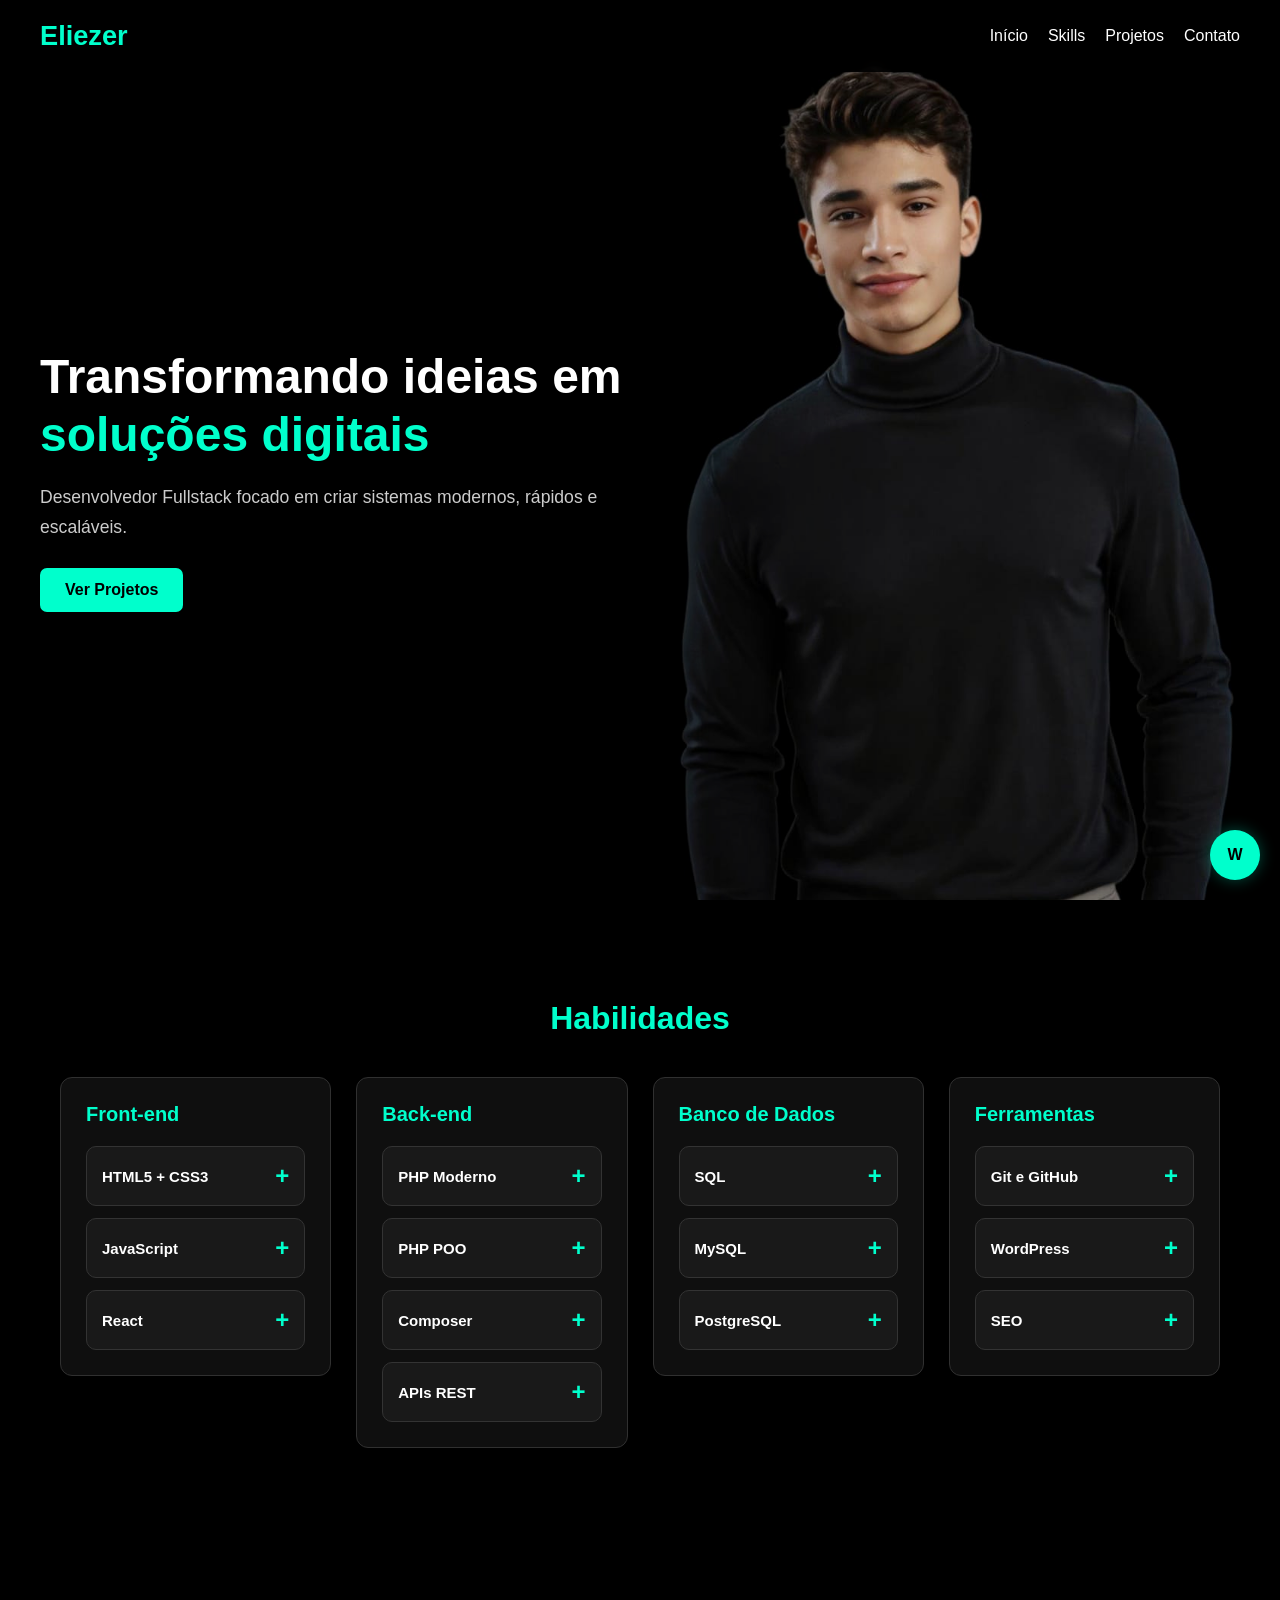
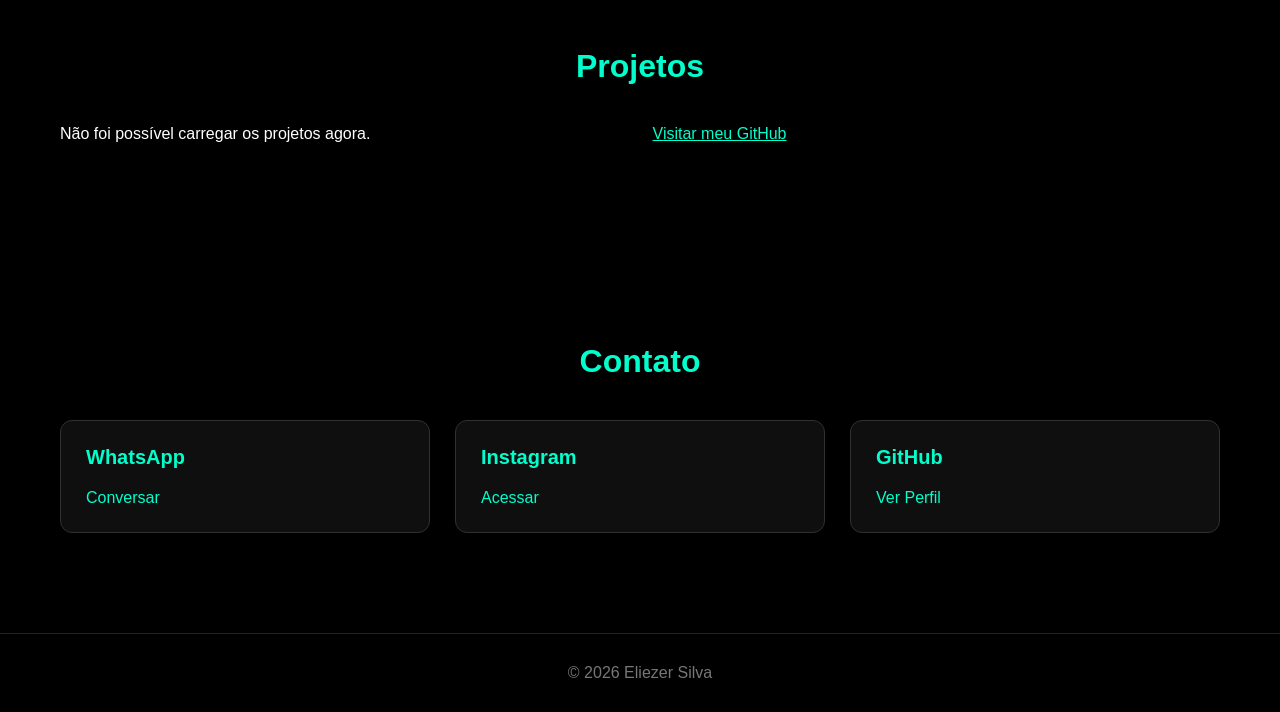
==== commit d735acb4: "tudo certo" ====
--- a/index.html
+++ b/index.html
@@ -94,7 +94,7 @@
             <div class="certificate-preview">
               <span class="preview-fallback">PDF</span>
               <img
-                src="imagens/certificado-html-css.png"
+                src="imagens/certificado-html5.pdf.png"
                 alt="Miniatura do certificado HTML e CSS"
                 loading="lazy">
             </div>
--- a/meu style.css
+++ b/meu style.css
@@ -1,5 +1,11 @@
+
+/* =========================================
+   PORTFÓLIO ELIEZER SILVA
+   DESIGN DARK + VERDE NEON
+========================================= */
 
 /* CONFIGURAÇÕES GERAIS */
+
 * {
   margin: 0;
   padding: 0;
@@ -9,11 +15,14 @@
 
 html {
   scroll-behavior: smooth;
+  background: #000;
 }
 
 body {
-  background: #0a0a0a;
+  min-height: 100vh;
+  background: #000;
   color: #fff;
+  overflow-x: hidden;
 }
 
 a {
@@ -21,10 +30,13 @@
 }
 
 section {
+  position: relative;
+  z-index: 1;
   padding: 100px 20px;
   max-width: 1200px;
   margin: auto;
-  scroll-margin-top: 65px;
+  scroll-margin-top: 80px;
+  background: transparent;
 }
 
 h2 {
@@ -34,19 +46,94 @@
   font-size: 2rem;
 }
 
-/* NAVEGAÇÃO */
+
+/* =========================================
+   IMAGEM FIXA NO FUNDO DO SITE
+========================================= */
+
+/*
+ A foto permanece fixa na tela.
+ O conteúdo do portfólio passa por cima.
+*/
+
+body::before {
+  content: "";
+  position: fixed;
+
+  inset: 0;
+
+  width: 100%;
+  height: 100vh;
+
+  background-image:
+    url("WhatsApp Image 2026-04-08 at 09.43.56.jpeg");
+
+  background-repeat: no-repeat;
+
+  /* Fotografia posicionada à direita */
+  background-position: 100% 55px;
+
+  /* Mantém proporção da fotografia */
+  background-size: auto 100vh;
+
+  /* Remove a divisão visual do fundo */
+  -webkit-mask-image: linear-gradient(
+    to right,
+    transparent 0%,
+    transparent 30%,
+    rgba(0, 0, 0, 0.5) 50%,
+    black 70%
+  );
+
+  mask-image: linear-gradient(
+    to right,
+    transparent 0%,
+    transparent 30%,
+    rgba(0, 0, 0, 0.5) 50%,
+    black 70%
+  );
+
+  opacity: 0.95;
+
+  z-index: 0;
+
+  pointer-events: none;
+}
+
+
+/* =========================================
+   REMOVE OS FUNDOS ANTIGOS
+========================================= */
+
+.hero-background,
+.hero-overlay {
+  display: none !important;
+}
+
+
+/* =========================================
+   NAVEGAÇÃO
+========================================= */
+
 nav {
   position: fixed;
   top: 0;
   left: 0;
+
   width: 100%;
+
   display: flex;
   justify-content: space-between;
   align-items: center;
+
   gap: 20px;
   padding: 20px 40px;
+
   background: rgba(0, 0, 0, 0.85);
+
   backdrop-filter: blur(10px);
+  -webkit-backdrop-filter: blur(10px);
+
   z-index: 1000;
 }
 
@@ -71,52 +158,43 @@
   color: #00ffcc;
 }
 
-/* HERO */
+
+/* =========================================
+   PÁGINA INICIAL - HERO
+========================================= */
+
 .hero {
   position: relative;
+
   min-height: 100vh;
   max-width: none;
+
   display: flex;
   align-items: center;
   justify-content: flex-start;
-  overflow: hidden;
+
   padding: 100px 40px 40px;
-}
-
-.hero-background {
-  position: absolute;
-  inset: 0;
-  background-image:
-    url("WhatsApp Image 2026-04-08 at 09.43.56.jpeg");
-  background-repeat: no-repeat;
-  background-position: center;
-  background-size: contain;
-  background-color: #000;
-  z-index: 0;
-}
-
-.hero-overlay {
-  position: absolute;
-  inset: 0;
-  background: linear-gradient(
-    90deg,
-    rgba(0,0,0,0.85) 25%,
-    rgba(0,0,0,0.25) 100%
-  );
-  z-index: 1;
+
+  background: transparent;
+
+  isolation: auto;
+  overflow: visible;
 }
 
 .hero-content {
   position: relative;
   z-index: 2;
+
   max-width: 600px;
 }
 
 .hero h2 {
   text-align: left;
+
   font-size: clamp(2rem, 5vw, 3rem);
   line-height: 1.2;
-  color: white;
+
+  color: #fff;
   margin-bottom: 20px;
 }
 
@@ -130,60 +208,121 @@
   line-height: 1.7;
 }
 
+
+/* =========================================
+   BOTÃO VER PROJETOS
+========================================= */
+
 .btn {
   display: inline-block;
+
   margin-top: 25px;
   padding: 13px 25px;
+
   background: #00ffcc;
   color: #000;
+
   text-decoration: none;
   border-radius: 7px;
   font-weight: bold;
+
   transition: 0.3s;
 }
 
 .btn:hover {
   background: #00ccaa;
   transform: translateY(-3px);
-}
-
-/* GRID */
+
+  box-shadow: 0 0 20px rgba(0, 255, 204, 0.3);
+}
+
+
+/* =========================================
+   SEÇÕES DO PORTFÓLIO
+========================================= */
+
+#skills,
+#projects,
+#contact {
+  position: relative;
+  z-index: 1;
+
+  background: transparent;
+}
+
+
+/* =========================================
+   GRID RESPONSIVO
+========================================= */
+
 .grid {
   display: grid;
+
   grid-template-columns:
     repeat(auto-fit, minmax(min(100%, 250px), 1fr));
+
   gap: 25px;
+
   align-items: start;
 }
 
-/* CARTÕES */
+
+/* =========================================
+   CARTÕES
+========================================= */
+
 .card {
-  background: #111;
+  position: relative;
+
+  background: rgba(17, 17, 17, 0.90);
+
   padding: 25px;
+
   border-radius: 12px;
-  border: 1px solid #252525;
-  transition: 0.3s;
+  border: 1px solid #303030;
+
   min-width: 0;
+
+  transition:
+    transform 0.3s ease,
+    border-color 0.3s ease,
+    box-shadow 0.3s ease;
+
+  backdrop-filter: blur(6px);
+  -webkit-backdrop-filter: blur(6px);
 }
 
 .card:hover {
   border-color: #00ffcc;
-  box-shadow: 0 0 20px rgba(0,255,204,0.2);
+
+  box-shadow:
+    0 0 20px rgba(0, 255, 204, 0.20);
+
+  transform: translateY(-5px);
 }
 
 .card h3 {
   color: #00ffcc;
+
   margin-bottom: 20px;
   font-size: 1.25rem;
 }
 
-/* HABILIDADES */
+
+/* =========================================
+   HABILIDADES EXPANSÍVEIS
+========================================= */
+
 .skill-item {
-  background: #191919;
+  background: rgba(25, 25, 25, 0.96);
+
   border: 1px solid #333;
   border-radius: 10px;
+
   margin-top: 12px;
+
   overflow: hidden;
+
   transition: border-color 0.3s;
 }
 
@@ -191,17 +330,27 @@
   border-color: #00ffcc;
 }
 
+
+/* BOTÃO DA HABILIDADE */
+
 .skill-toggle {
   width: 100%;
+
   padding: 15px;
+
   background: transparent;
   color: #fff;
+
   border: none;
+
   display: flex;
   justify-content: space-between;
   align-items: center;
+
   gap: 10px;
+
   cursor: pointer;
+
   text-align: left;
   font-size: 15px;
   font-weight: bold;
@@ -218,20 +367,33 @@
 
 .skill-toggle span {
   color: #00ffcc;
+
   font-size: 24px;
+
   flex-shrink: 0;
 }
 
-/* INFORMAÇÕES FECHADAS */
+
+/* =========================================
+   CONTEÚDO FECHADO
+========================================= */
+
 .skill-content {
   display: none;
+
   padding: 0 15px 18px;
+
   border-top: 1px solid #333;
 }
 
-/* INFORMAÇÕES ABERTAS */
+
+/* =========================================
+   CONTEÚDO ABERTO
+========================================= */
+
 .skill-item.active .skill-content {
   display: block;
+
   animation: expandir 0.3s ease;
 }
 
@@ -240,23 +402,34 @@
     opacity: 0;
     transform: translateY(-8px);
   }
+
   to {
     opacity: 1;
     transform: translateY(0);
   }
 }
 
+
+/* =========================================
+   DESCRIÇÕES DOS CURSOS
+========================================= */
+
 .skill-content h4 {
   color: #00ffcc;
+
   margin: 15px 0 10px;
+
   font-size: 15px;
 }
 
 .skill-content p {
   color: #ccc;
+
   line-height: 1.6;
   margin-bottom: 12px;
+
   font-size: 14px;
+
   overflow-wrap: anywhere;
 }
 
@@ -264,87 +437,142 @@
   color: #fff;
 }
 
-/* ÁREA DO CERTIFICADO */
+
+/* =========================================
+   CERTIFICADOS
+========================================= */
+
 .certificate-area {
   display: flex;
   align-items: center;
+
   gap: 12px;
   flex-wrap: wrap;
+
   margin-top: 18px;
 }
 
-/* MINIATURA DO CERTIFICADO */
+
+/* =========================================
+   MINIATURA DO CERTIFICADO
+========================================= */
+
 .certificate-preview {
   position: relative;
+
   width: 78px;
   height: 100px;
+
   background: #252525;
+
   border: 1px solid #555;
   border-radius: 6px;
+
   overflow: hidden;
   flex-shrink: 0;
+
   display: flex;
   justify-content: center;
   align-items: center;
+
   transition: 0.3s;
 }
 
 .certificate-preview:hover {
   transform: scale(1.06);
+
   border-color: #00ffcc;
-  box-shadow: 0 0 12px rgba(0,255,204,0.3);
-}
-
-/* APARECE QUANDO NÃO HÁ IMAGEM */
+
+  box-shadow:
+    0 0 12px rgba(0, 255, 204, 0.3);
+}
+
+
+/* QUANDO NÃO EXISTE MINIATURA */
+
 .preview-fallback {
   color: #00ffcc;
+
   font-size: 18px;
   font-weight: bold;
+
   letter-spacing: 1px;
 }
 
-/* IMAGEM REAL DO CERTIFICADO */
+
+/* IMAGEM DO CERTIFICADO */
+
 .certificate-preview img {
   position: absolute;
+
   inset: 0;
+
   width: 100%;
   height: 100%;
+
   object-fit: contain;
+
   background: #fff;
 }
 
-/* BOTÃO DO PDF */
+
+/* =========================================
+   BOTÃO VISUALIZAR PDF
+========================================= */
+
 .certificate-link {
   display: inline-block;
+
   padding: 11px 14px;
+
   background: #00ffcc;
   color: #000;
+
   border-radius: 7px;
+
   text-decoration: none;
+
   font-size: 13px;
   font-weight: bold;
+
   transition: 0.3s;
+
   text-align: center;
 }
 
 .certificate-link:hover {
   background: #00ccaa;
+
   transform: translateY(-2px);
 }
 
-/* LINKS DOS PROJETOS E CONTATOS */
+
+/* =========================================
+   PROJETOS
+========================================= */
+
 #projects .card p {
   color: #ccc;
+
   line-height: 1.6;
   margin-bottom: 18px;
+
   overflow-wrap: anywhere;
 }
+
+
+/* =========================================
+   LINKS DE PROJETOS E CONTATOS
+========================================= */
 
 #projects .card a,
 #contact .card a {
   display: inline-block;
-  color: #00ffcc;
+
+  color: #00ffcc;
+
   text-decoration: none;
+
   overflow-wrap: anywhere;
 }
 
@@ -353,52 +581,147 @@
   text-decoration: underline;
 }
 
-/* BOTÃO FLUTUANTE */
+
+/* =========================================
+   WHATSAPP FLUTUANTE
+========================================= */
+
 .whatsapp {
   position: fixed;
+
   right: 20px;
   bottom: 20px;
+
   width: 50px;
   height: 50px;
+
   display: flex;
   justify-content: center;
   align-items: center;
+
   background: #00ffcc;
   color: #000;
+
   border-radius: 50%;
+
   font-weight: bold;
   text-decoration: none;
+
   z-index: 1000;
-  box-shadow: 0 0 15px rgba(0,255,204,0.3);
-}
-
-/* RODAPÉ */
+
+  box-shadow:
+    0 0 15px rgba(0, 255, 204, 0.3);
+
+  transition: 0.3s;
+}
+
+.whatsapp:hover {
+  transform: scale(1.1);
+
+  box-shadow:
+    0 0 25px rgba(0, 255, 204, 0.5);
+}
+
+
+/* =========================================
+   RODAPÉ
+========================================= */
+
 footer {
+  position: relative;
+  z-index: 1;
+
   text-align: center;
+
   padding: 30px;
+
   border-top: 1px solid #222;
+
   color: #777;
 }
 
-/* CELULARES */
+
+/* =========================================
+   AJUSTES PARA TABLETS
+========================================= */
+
+@media (max-width: 900px) {
+
+  .hero {
+    padding: 110px 30px 50px;
+  }
+
+  .hero-content {
+    max-width: 500px;
+  }
+
+  body::before {
+    background-position: right center;
+    opacity: 0.65;
+  }
+
+  .card {
+    background: rgba(17, 17, 17, 0.93);
+  }
+}
+
+
+/* =========================================
+   AJUSTES PARA CELULARES
+========================================= */
+
 @media (max-width: 600px) {
+
+  /* MENU */
 
   nav {
     flex-direction: column;
+
     gap: 12px;
+
     padding: 15px;
+  }
+
+  nav h1 {
+    font-size: 1.5rem;
   }
 
   .nav-links {
     justify-content: center;
+
     gap: 14px;
+
     font-size: 13px;
   }
+
+
+  /* FOTO CENTRALIZADA */
+
+  body::before {
+    background-position: center center;
+
+    background-size: auto 100vh;
+
+    opacity: 0.35;
+
+    -webkit-mask-image: none;
+    mask-image: none;
+  }
+
+
+  /* PÁGINA INICIAL */
 
   .hero {
     padding: 150px 20px 50px;
+
     justify-content: center;
     text-align: center;
+
+    min-height: 100vh;
+  }
+
+  .hero-content {
+    max-width: 100%;
   }
 
   .hero h2 {
@@ -406,30 +729,60 @@
     font-size: 2rem;
   }
 
-  .hero-overlay {
-    background: rgba(0,0,0,0.68);
-  }
-
-  .hero-content {
-    max-width: 100%;
-  }
+  .hero p {
+    font-size: 1rem;
+  }
+
+
+  /* SEÇÕES */
 
   section {
     padding: 75px 15px;
-    scroll-margin-top: 110px;
-  }
+
+    scroll-margin-top: 120px;
+  }
+
+  h2 {
+    font-size: 1.7rem;
+  }
+
+
+  /* CARTÕES */
 
   .card {
     padding: 20px;
-  }
+
+    background: rgba(17, 17, 17, 0.94);
+  }
+
+
+  /* MINIATURA DO CERTIFICADO */
 
   .certificate-preview {
     width: 70px;
     height: 90px;
   }
-}
+
+
+  /* BOTÃO WHATSAPP */
+
+  .whatsapp {
+    right: 15px;
+    bottom: 15px;
+
+    width: 48px;
+    height: 48px;
+  }
+
+}
+
+
+/* =========================================
+   ACESSIBILIDADE
+========================================= */
 
 @media (prefers-reduced-motion: reduce) {
+
   html {
     scroll-behavior: auto;
   }
@@ -437,4 +790,11 @@
   .skill-item.active .skill-content {
     animation: none;
   }
-}
+
+  .card,
+  .btn,
+  .whatsapp,
+  .certificate-preview {
+    transition: none;
+  }
+}
